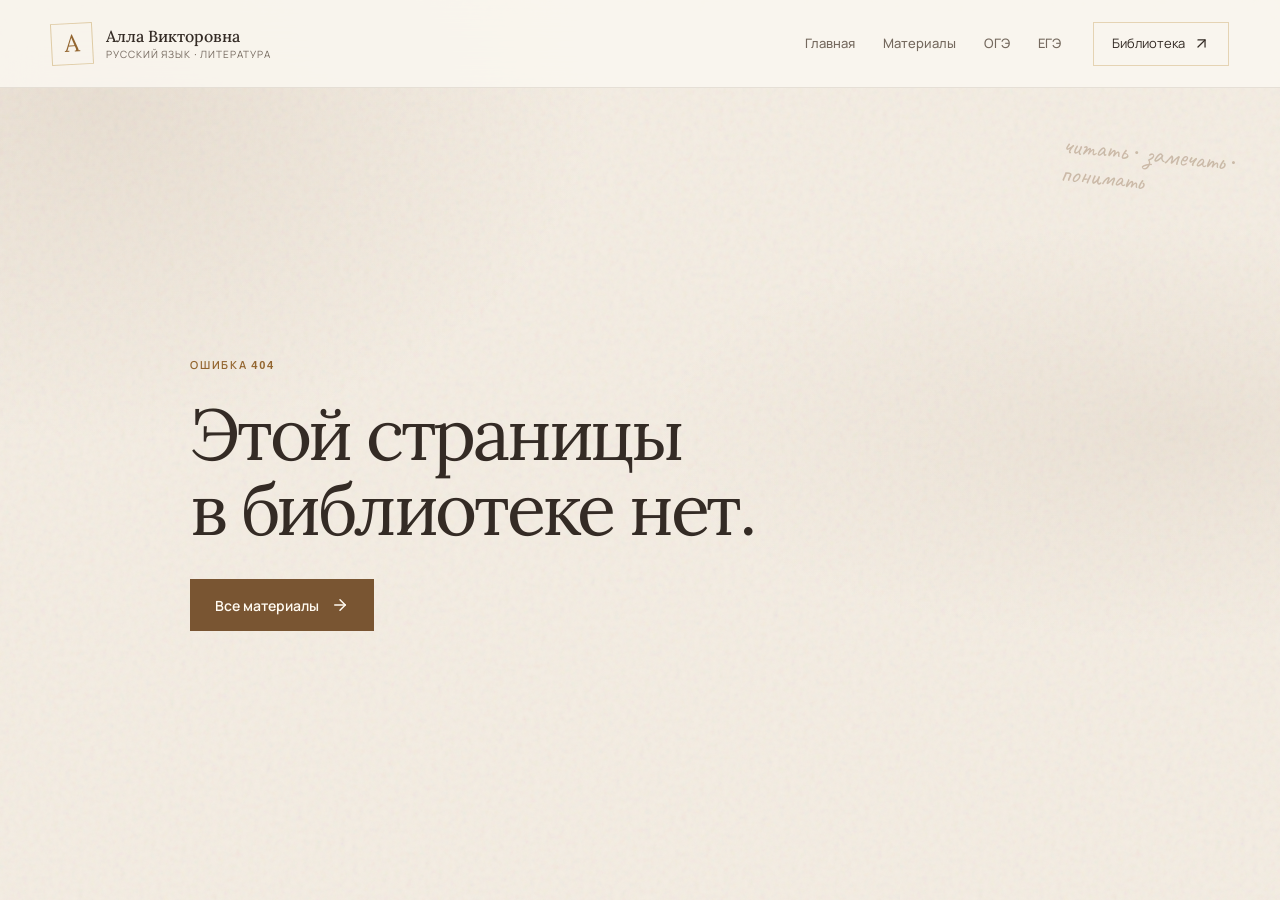
==== admin/index.html @ dfa37022 "Публикация сайта Аллы Викторовны Рыжковой" ====
<!doctype html>
<html lang="ru">
  <head>
    <meta charset="UTF-8" />
    <meta name="viewport" content="width=device-width, initial-scale=1.0" />
    <meta name="theme-color" content="#17100c" />
    <meta name="color-scheme" content="dark light" />
    <meta name="description" content="undefined" />
    <meta name="robots" content="undefined" />
    <meta name="author" content="Алла Викторовна Рыжкова" />
    <meta property="og:locale" content="ru_RU" />
    <meta property="og:site_name" content="Алла Викторовна Рыжкова" />
    <meta property="og:type" content="undefined" />
    <meta property="og:title" content="undefined" />
    <meta property="og:description" content="undefined" />
    <meta property="og:url" content="https://sanya090509-boop.github.io/admin" />
    <meta property="og:image" content="https://sanya090509-boop.github.io/og-cover.jpg" />
    <meta property="og:image:width" content="1200" />
    <meta property="og:image:height" content="630" />
    <meta property="og:image:alt" content="Алла Викторовна Рыжкова — русский язык и литература" />
    <meta name="twitter:card" content="summary_large_image" />
    <meta name="twitter:title" content="undefined" />
    <meta name="twitter:description" content="undefined" />
    <meta name="twitter:image" content="https://sanya090509-boop.github.io/og-cover.jpg" />
    <link rel="icon" href="/favicon.svg" type="image/svg+xml" />
    <title>Панель учителя — Алла Викторовна Рыжкова</title>
    
    <style>
      .seo-static{max-width:860px;margin:0 auto;padding:64px 24px;color:#2d241d;background:#f4ede3;font:18px/1.65 Georgia,serif}.seo-static h1{font-size:42px;line-height:1.15}.seo-static h2{margin-top:36px}.seo-static a{color:#795532;text-underline-offset:4px}.seo-static nav{display:flex;flex-wrap:wrap;gap:24px;margin:28px 0}.seo-static li{margin-bottom:20px}.seo-static footer{margin-top:48px;padding-top:20px;border-top:1px solid #bda98d;font-size:14px}
    </style>
    <script type="module" crossorigin src="/assets/index-B2HyblrZ.js"></script>
    <link rel="stylesheet" crossorigin href="/assets/index-DiUI7Qwu.css">
    <link rel="canonical" href="https://sanya090509-boop.github.io/admin" />
  </head>
  <body>
    <div id="root"><main class="seo-static"><h1>Вход в панель учителя</h1><p>Закрытый раздел для управления материалами библиотеки.</p><a href="/">Вернуться на сайт</a></main></div>
  </body>
</html>
---- assets/index-DiUI7Qwu.css ----
@font-face{font-family:Lora;font-style:normal;font-display:swap;font-weight:400;src:url(/assets/lora-cyrillic-400-normal-CbVom6TB.woff2) format("woff2"),url(/assets/lora-cyrillic-400-normal-BedExNGj.woff) format("woff")}@font-face{font-family:Lora;font-style:normal;font-display:swap;font-weight:500;src:url(/assets/lora-cyrillic-500-normal-CGcjVW1P.woff2) format("woff2"),url(/assets/lora-cyrillic-500-normal-B7VECUNf.woff) format("woff")}@font-face{font-family:Lora;font-style:normal;font-display:swap;font-weight:600;src:url(/assets/lora-cyrillic-600-normal-DuzuWObJ.woff2) format("woff2"),url(/assets/lora-cyrillic-600-normal-j6UMqgXb.woff) format("woff")}@font-face{font-family:Lora;font-style:italic;font-display:swap;font-weight:400;src:url(/assets/lora-cyrillic-400-italic-BZqWJcgY.woff2) format("woff2"),url(/assets/lora-cyrillic-400-italic-rXhP2Nh9.woff) format("woff")}@font-face{font-family:Manrope;font-style:normal;font-display:swap;font-weight:400;src:url(/assets/manrope-cyrillic-400-normal-BMzJvInZ.woff2) format("woff2"),url(/assets/manrope-cyrillic-400-normal-Dvx59UGC.woff) format("woff")}@font-face{font-family:Manrope;font-style:normal;font-display:swap;font-weight:500;src:url(/assets/manrope-cyrillic-500-normal-B1OEZity.woff2) format("woff2"),url(/assets/manrope-cyrillic-500-normal-CNwnNrRC.woff) format("woff")}@font-face{font-family:Manrope;font-style:normal;font-display:swap;font-weight:600;src:url(/assets/manrope-cyrillic-600-normal-DvRl3Mj-.woff2) format("woff2"),url(/assets/manrope-cyrillic-600-normal-It4mZcQk.woff) format("woff")}@font-face{font-family:Manrope;font-style:normal;font-display:swap;font-weight:700;src:url(/assets/manrope-cyrillic-700-normal-Dw_fZAg2.woff2) format("woff2"),url(/assets/manrope-cyrillic-700-normal-7JNVKxyl.woff) format("woff")}@font-face{font-family:Caveat;font-style:normal;font-display:swap;font-weight:400;src:url(/assets/caveat-cyrillic-400-normal-9cDH9rLW.woff2) format("woff2"),url(/assets/caveat-cyrillic-400-normal-CebvvJET.woff) format("woff")}*,:before,:after{--tw-border-spacing-x: 0;--tw-border-spacing-y: 0;--tw-translate-x: 0;--tw-translate-y: 0;--tw-rotate: 0;--tw-skew-x: 0;--tw-skew-y: 0;--tw-scale-x: 1;--tw-scale-y: 1;--tw-pan-x: ;--tw-pan-y: ;--tw-pinch-zoom: ;--tw-scroll-snap-strictness: proximity;--tw-gradient-from-position: ;--tw-gradient-via-position: ;--tw-gradient-to-position: ;--tw-ordinal: ;--tw-slashed-zero: ;--tw-numeric-figure: ;--tw-numeric-spacing: ;--tw-numeric-fraction: ;--tw-ring-inset: ;--tw-ring-offset-width: 0px;--tw-ring-offset-color: #fff;--tw-ring-color: rgb(59 130 246 / .5);--tw-ring-offset-shadow: 0 0 #0000;--tw-ring-shadow: 0 0 #0000;--tw-shadow: 0 0 #0000;--tw-shadow-colored: 0 0 #0000;--tw-blur: ;--tw-brightness: ;--tw-contrast: ;--tw-grayscale: ;--tw-hue-rotate: ;--tw-invert: ;--tw-saturate: ;--tw-sepia: ;--tw-drop-shadow: ;--tw-backdrop-blur: ;--tw-backdrop-brightness: ;--tw-backdrop-contrast: ;--tw-backdrop-grayscale: ;--tw-backdrop-hue-rotate: ;--tw-backdrop-invert: ;--tw-backdrop-opacity: ;--tw-backdrop-saturate: ;--tw-backdrop-sepia: ;--tw-contain-size: ;--tw-contain-layout: ;--tw-contain-paint: ;--tw-contain-style: }::backdrop{--tw-border-spacing-x: 0;--tw-border-spacing-y: 0;--tw-translate-x: 0;--tw-translate-y: 0;--tw-rotate: 0;--tw-skew-x: 0;--tw-skew-y: 0;--tw-scale-x: 1;--tw-scale-y: 1;--tw-pan-x: ;--tw-pan-y: ;--tw-pinch-zoom: ;--tw-scroll-snap-strictness: proximity;--tw-gradient-from-position: ;--tw-gradient-via-position: ;--tw-gradient-to-position: ;--tw-ordinal: ;--tw-slashed-zero: ;--tw-numeric-figure: ;--tw-numeric-spacing: ;--tw-numeric-fraction: ;--tw-ring-inset: ;--tw-ring-offset-width: 0px;--tw-ring-offset-color: #fff;--tw-ring-color: rgb(59 130 246 / .5);--tw-ring-offset-shadow: 0 0 #0000;--tw-ring-shadow: 0 0 #0000;--tw-shadow: 0 0 #0000;--tw-shadow-colored: 0 0 #0000;--tw-blur: ;--tw-brightness: ;--tw-contrast: ;--tw-grayscale: ;--tw-hue-rotate: ;--tw-invert: ;--tw-saturate: ;--tw-sepia: ;--tw-drop-shadow: ;--tw-backdrop-blur: ;--tw-backdrop-brightness: ;--tw-backdrop-contrast: ;--tw-backdrop-grayscale: ;--tw-backdrop-hue-rotate: ;--tw-backdrop-invert: ;--tw-backdrop-opacity: ;--tw-backdrop-saturate: ;--tw-backdrop-sepia: ;--tw-contain-size: ;--tw-contain-layout: ;--tw-contain-paint: ;--tw-contain-style: }*,:before,:after{box-sizing:border-box;border-width:0;border-style:solid;border-color:#e5e7eb}:before,:after{--tw-content: ""}html,:host{line-height:1.5;-webkit-text-size-adjust:100%;-moz-tab-size:4;-o-tab-size:4;tab-size:4;font-family:ui-sans-serif,system-ui,sans-serif,"Apple Color Emoji","Segoe UI Emoji",Segoe UI Symbol,"Noto Color Emoji";font-feature-settings:normal;font-variation-settings:normal;-webkit-tap-highlight-color:transparent}body{margin:0;line-height:inherit}hr{height:0;color:inherit;border-top-width:1px}abbr:where([title]){-webkit-text-decoration:underline dotted;text-decoration:underline dotted}h1,h2,h3,h4,h5,h6{font-size:inherit;font-weight:inherit}a{color:inherit;text-decoration:inherit}b,strong{font-weight:bolder}code,kbd,samp,pre{font-family:ui-monospace,SFMono-Regular,Menlo,Monaco,Consolas,Liberation Mono,Courier New,monospace;font-feature-settings:normal;font-variation-settings:normal;font-size:1em}small{font-size:80%}sub,sup{font-size:75%;line-height:0;position:relative;vertical-align:baseline}sub{bottom:-.25em}sup{top:-.5em}table{text-indent:0;border-color:inherit;border-collapse:collapse}button,input,optgroup,select,textarea{font-family:inherit;font-feature-settings:inherit;font-variation-settings:inherit;font-size:100%;font-weight:inherit;line-height:inherit;letter-spacing:inherit;color:inherit;margin:0;padding:0}button,select{text-transform:none}button,input:where([type=button]),input:where([type=reset]),input:where([type=submit]){-webkit-appearance:button;background-color:transparent;background-image:none}:-moz-focusring{outline:auto}:-moz-ui-invalid{box-shadow:none}progress{vertical-align:baseline}::-webkit-inner-spin-button,::-webkit-outer-spin-button{height:auto}[type=search]{-webkit-appearance:textfield;outline-offset:-2px}::-webkit-search-decoration{-webkit-appearance:none}::-webkit-file-upload-button{-webkit-appearance:button;font:inherit}summary{display:list-item}blockquote,dl,dd,h1,h2,h3,h4,h5,h6,hr,figure,p,pre{margin:0}fieldset{margin:0;padding:0}legend{padding:0}ol,ul,menu{list-style:none;margin:0;padding:0}dialog{padding:0}textarea{resize:vertical}input::-moz-placeholder,textarea::-moz-placeholder{opacity:1;color:#9ca3af}input::placeholder,textarea::placeholder{opacity:1;color:#9ca3af}button,[role=button]{cursor:pointer}:disabled{cursor:default}img,svg,video,canvas,audio,iframe,embed,object{display:block;vertical-align:middle}img,video{max-width:100%;height:auto}[hidden]:where(:not([hidden=until-found])){display:none}.sr-only{position:absolute;width:1px;height:1px;padding:0;margin:-1px;overflow:hidden;clip:rect(0,0,0,0);white-space:nowrap;border-width:0}.pointer-events-none{pointer-events:none}.visible{visibility:visible}.invisible{visibility:hidden}.fixed{position:fixed}.absolute{position:absolute}.relative{position:relative}.inset-0{inset:0}.inset-x-0{left:0;right:0}.inset-y-0{top:0;bottom:0}.-bottom-12{bottom:-3rem}.-left-12{left:-3rem}.-right-12{right:-3rem}.-top-12{top:-3rem}.bottom-0{bottom:0}.left-0{left:0}.left-1\/2{left:50%}.left-2{left:.5rem}.left-\[50\%\]{left:50%}.right-0{right:0}.right-1{right:.25rem}.right-2{right:.5rem}.right-3{right:.75rem}.right-4{right:1rem}.top-0{top:0}.top-1\.5{top:.375rem}.top-1\/2{top:50%}.top-3\.5{top:.875rem}.top-4{top:1rem}.top-\[1px\]{top:1px}.top-\[50\%\]{top:50%}.top-\[60\%\]{top:60%}.top-full{top:100%}.isolate{isolation:isolate}.z-10{z-index:10}.z-20{z-index:20}.z-50{z-index:50}.z-\[1\]{z-index:1}.order-first{order:-9999}.order-last{order:9999}.col-start-2{grid-column-start:2}.row-span-2{grid-row:span 2 / span 2}.row-start-1{grid-row-start:1}.\!m-0{margin:0!important}.-mx-1{margin-left:-.25rem;margin-right:-.25rem}.-my-2{margin-top:-.5rem;margin-bottom:-.5rem}.mx-2{margin-left:.5rem;margin-right:.5rem}.mx-3\.5{margin-left:.875rem;margin-right:.875rem}.mx-auto{margin-left:auto;margin-right:auto}.my-0{margin-top:0;margin-bottom:0}.my-0\.5{margin-top:.125rem;margin-bottom:.125rem}.my-1{margin-top:.25rem;margin-bottom:.25rem}.-ml-4{margin-left:-1rem}.-mt-4{margin-top:-1rem}.mb-2{margin-bottom:.5rem}.mb-3{margin-bottom:.75rem}.ml-1{margin-left:.25rem}.ml-4{margin-left:1rem}.ml-auto{margin-left:auto}.mt-1\.5{margin-top:.375rem}.mt-2{margin-top:.5rem}.mt-4{margin-top:1rem}.mt-auto{margin-top:auto}.line-clamp-1{overflow:hidden;display:-webkit-box;-webkit-box-orient:vertical;-webkit-line-clamp:1}.line-clamp-2{overflow:hidden;display:-webkit-box;-webkit-box-orient:vertical;-webkit-line-clamp:2}.block{display:block}.flex{display:flex}.inline-flex{display:inline-flex}.table{display:table}.table-caption{display:table-caption}.table-cell{display:table-cell}.table-row{display:table-row}.grid{display:grid}.hidden{display:none}.aspect-square{aspect-ratio:1 / 1}.aspect-video{aspect-ratio:16 / 9}.size-10{width:2.5rem;height:2.5rem}.size-2{width:.5rem;height:.5rem}.size-2\.5{width:.625rem;height:.625rem}.size-3{width:.75rem;height:.75rem}.size-3\.5{width:.875rem;height:.875rem}.size-4{width:1rem;height:1rem}.size-6{width:1.5rem;height:1.5rem}.size-7{width:1.75rem;height:1.75rem}.size-8{width:2rem;height:2rem}.size-9{width:2.25rem;height:2.25rem}.size-auto{width:auto;height:auto}.size-full{width:100%;height:100%}.h-1\.5{height:.375rem}.h-10{height:2.5rem}.h-12{height:3rem}.h-2{height:.5rem}.h-2\.5{height:.625rem}.h-4{height:1rem}.h-5{height:1.25rem}.h-6{height:1.5rem}.h-7{height:1.75rem}.h-8{height:2rem}.h-9{height:2.25rem}.h-\[1\.15rem\]{height:1.15rem}.h-\[calc\(100\%-1px\)\]{height:calc(100% - 1px)}.h-\[var\(--radix-navigation-menu-viewport-height\)\]{height:var(--radix-navigation-menu-viewport-height)}.h-\[var\(--radix-select-trigger-height\)\]{height:var(--radix-select-trigger-height)}.h-auto{height:auto}.h-full{height:100%}.h-px{height:1px}.h-svh{height:100svh}.max-h-\[300px\]{max-height:300px}.min-h-0{min-height:0px}.min-h-16{min-height:4rem}.min-h-4{min-height:1rem}.min-h-svh{min-height:100svh}.w-0{width:0px}.w-1{width:.25rem}.w-2{width:.5rem}.w-2\.5{width:.625rem}.w-3{width:.75rem}.w-3\/4{width:75%}.w-4{width:1rem}.w-5{width:1.25rem}.w-64{width:16rem}.w-72{width:18rem}.w-8{width:2rem}.w-9{width:2.25rem}.w-\[100px\]{width:100px}.w-auto{width:auto}.w-fit{width:-moz-fit-content;width:fit-content}.w-full{width:100%}.w-max{width:-moz-max-content;width:max-content}.w-px{width:1px}.min-w-0{min-width:0px}.min-w-10{min-width:2.5rem}.min-w-5{min-width:1.25rem}.min-w-8{min-width:2rem}.min-w-9{min-width:2.25rem}.min-w-\[12rem\]{min-width:12rem}.min-w-\[8rem\]{min-width:8rem}.min-w-\[var\(--radix-select-trigger-width\)\]{min-width:var(--radix-select-trigger-width)}.max-w-\[calc\(100\%-2rem\)\]{max-width:calc(100% - 2rem)}.max-w-max{max-width:-moz-max-content;max-width:max-content}.max-w-sm{max-width:24rem}.flex-1{flex:1 1 0%}.shrink-0{flex-shrink:0}.grow{flex-grow:1}.grow-0{flex-grow:0}.basis-full{flex-basis:100%}.caption-bottom{caption-side:bottom}.border-collapse{border-collapse:collapse}.-translate-x-1\/2{--tw-translate-x: -50%;transform:translate(var(--tw-translate-x),var(--tw-translate-y)) rotate(var(--tw-rotate)) skew(var(--tw-skew-x)) skewY(var(--tw-skew-y)) scaleX(var(--tw-scale-x)) scaleY(var(--tw-scale-y))}.-translate-x-px{--tw-translate-x: -1px;transform:translate(var(--tw-translate-x),var(--tw-translate-y)) rotate(var(--tw-rotate)) skew(var(--tw-skew-x)) skewY(var(--tw-skew-y)) scaleX(var(--tw-scale-x)) scaleY(var(--tw-scale-y))}.-translate-y-1\/2{--tw-translate-y: -50%;transform:translate(var(--tw-translate-x),var(--tw-translate-y)) rotate(var(--tw-rotate)) skew(var(--tw-skew-x)) skewY(var(--tw-skew-y)) scaleX(var(--tw-scale-x)) scaleY(var(--tw-scale-y))}.translate-x-\[-50\%\]{--tw-translate-x: -50%;transform:translate(var(--tw-translate-x),var(--tw-translate-y)) rotate(var(--tw-rotate)) skew(var(--tw-skew-x)) skewY(var(--tw-skew-y)) scaleX(var(--tw-scale-x)) scaleY(var(--tw-scale-y))}.translate-x-px{--tw-translate-x: 1px;transform:translate(var(--tw-translate-x),var(--tw-translate-y)) rotate(var(--tw-rotate)) skew(var(--tw-skew-x)) skewY(var(--tw-skew-y)) scaleX(var(--tw-scale-x)) scaleY(var(--tw-scale-y))}.translate-y-0\.5{--tw-translate-y: .125rem;transform:translate(var(--tw-translate-x),var(--tw-translate-y)) rotate(var(--tw-rotate)) skew(var(--tw-skew-x)) skewY(var(--tw-skew-y)) scaleX(var(--tw-scale-x)) scaleY(var(--tw-scale-y))}.translate-y-\[-50\%\]{--tw-translate-y: -50%;transform:translate(var(--tw-translate-x),var(--tw-translate-y)) rotate(var(--tw-rotate)) skew(var(--tw-skew-x)) skewY(var(--tw-skew-y)) scaleX(var(--tw-scale-x)) scaleY(var(--tw-scale-y))}.translate-y-\[calc\(-50\%_-_2px\)\]{--tw-translate-y: calc(-50% - 2px) ;transform:translate(var(--tw-translate-x),var(--tw-translate-y)) rotate(var(--tw-rotate)) skew(var(--tw-skew-x)) skewY(var(--tw-skew-y)) scaleX(var(--tw-scale-x)) scaleY(var(--tw-scale-y))}.rotate-45{--tw-rotate: 45deg;transform:translate(var(--tw-translate-x),var(--tw-translate-y)) rotate(var(--tw-rotate)) skew(var(--tw-skew-x)) skewY(var(--tw-skew-y)) scaleX(var(--tw-scale-x)) scaleY(var(--tw-scale-y))}.rotate-90{--tw-rotate: 90deg;transform:translate(var(--tw-translate-x),var(--tw-translate-y)) rotate(var(--tw-rotate)) skew(var(--tw-skew-x)) skewY(var(--tw-skew-y)) scaleX(var(--tw-scale-x)) scaleY(var(--tw-scale-y))}.transform{transform:translate(var(--tw-translate-x),var(--tw-translate-y)) rotate(var(--tw-rotate)) skew(var(--tw-skew-x)) skewY(var(--tw-skew-y)) scaleX(var(--tw-scale-x)) scaleY(var(--tw-scale-y))}@keyframes caret-blink{0%,70%,to{opacity:1}20%,50%{opacity:0}}.animate-caret-blink{animation:caret-blink 1.25s ease-out infinite}@keyframes pulse{50%{opacity:.5}}.animate-pulse{animation:pulse 2s cubic-bezier(.4,0,.6,1) infinite}@keyframes spin{to{transform:rotate(360deg)}}.animate-spin{animation:spin 1s linear infinite}.cursor-default{cursor:default}.cursor-text{cursor:text}.touch-none{touch-action:none}.select-none{-webkit-user-select:none;-moz-user-select:none;user-select:none}.resize-none{resize:none}.resize{resize:both}.scroll-my-1{scroll-margin-top:.25rem;scroll-margin-bottom:.25rem}.scroll-py-1{scroll-padding-top:.25rem;scroll-padding-bottom:.25rem}.list-disc{list-style-type:disc}.list-none{list-style-type:none}.auto-rows-min{grid-auto-rows:min-content}.grid-cols-\[0_1fr\]{grid-template-columns:0 1fr}.grid-rows-\[auto_auto\]{grid-template-rows:auto auto}.flex-row{flex-direction:row}.flex-col{flex-direction:column}.flex-col-reverse{flex-direction:column-reverse}.flex-wrap{flex-wrap:wrap}.place-content-center{place-content:center}.items-start{align-items:flex-start}.items-end{align-items:flex-end}.items-center{align-items:center}.items-stretch{align-items:stretch}.justify-start{justify-content:flex-start}.justify-center{justify-content:center}.justify-between{justify-content:space-between}.justify-items-start{justify-items:start}.gap-0\.5{gap:.125rem}.gap-1{gap:.25rem}.gap-1\.5{gap:.375rem}.gap-2{gap:.5rem}.gap-2\.5{gap:.625rem}.gap-3{gap:.75rem}.gap-4{gap:1rem}.gap-6{gap:1.5rem}.gap-7{gap:1.75rem}.gap-\[--spacing\(var\(--gap\)\)\]{gap:var(--spacing(var(--gap)))}.gap-y-0\.5{row-gap:.125rem}.self-start{align-self:flex-start}.self-stretch{align-self:stretch}.justify-self-end{justify-self:end}.overflow-auto{overflow:auto}.overflow-hidden{overflow:hidden}.overflow-x-auto{overflow-x:auto}.overflow-y-auto{overflow-y:auto}.overflow-x-hidden{overflow-x:hidden}.whitespace-nowrap{white-space:nowrap}.text-balance{text-wrap:balance}.break-words{overflow-wrap:break-word}.rounded-\[2px\]{border-radius:2px}.rounded-\[4px\]{border-radius:4px}.rounded-\[calc\(var\(--radius\)-5px\)\]{border-radius:calc(var(--radius) - 5px)}.rounded-\[inherit\]{border-radius:inherit}.rounded-full{border-radius:9999px}.rounded-lg{border-radius:var(--radius)}.rounded-md{border-radius:calc(var(--radius) - 2px)}.rounded-none{border-radius:0}.rounded-sm{border-radius:calc(var(--radius) - 4px)}.rounded-xl{border-radius:calc(var(--radius) + 4px)}.rounded-xs{border-radius:calc(var(--radius) - 6px)}.rounded-l-md{border-top-left-radius:calc(var(--radius) - 2px);border-bottom-left-radius:calc(var(--radius) - 2px)}.rounded-r-md{border-top-right-radius:calc(var(--radius) - 2px);border-bottom-right-radius:calc(var(--radius) - 2px)}.rounded-tl-sm{border-top-left-radius:calc(var(--radius) - 4px)}.border{border-width:1px}.border-0{border-width:0px}.border-\[1\.5px\]{border-width:1.5px}.border-y{border-top-width:1px;border-bottom-width:1px}.border-b{border-bottom-width:1px}.border-l{border-left-width:1px}.border-r{border-right-width:1px}.border-t{border-top-width:1px}.border-dashed{border-style:dashed}.border-border{border-color:hsl(var(--border))}.border-border\/50{border-color:hsl(var(--border) / .5)}.border-input{border-color:hsl(var(--input))}.border-primary{border-color:hsl(var(--primary))}.border-sidebar-border{border-color:hsl(var(--sidebar-border))}.border-transparent{border-color:transparent}.border-l-transparent{border-left-color:transparent}.border-t-transparent{border-top-color:transparent}.bg-accent{background-color:hsl(var(--accent))}.bg-background{background-color:hsl(var(--background))}.bg-black\/50{background-color:#00000080}.bg-border{background-color:hsl(var(--border))}.bg-card{background-color:hsl(var(--card))}.bg-destructive{--tw-bg-opacity: 1;background-color:hsl(var(--destructive) / var(--tw-bg-opacity, 1))}.bg-foreground{background-color:hsl(var(--foreground))}.bg-input{background-color:hsl(var(--input))}.bg-muted{background-color:hsl(var(--muted))}.bg-muted\/50{background-color:hsl(var(--muted) / .5)}.bg-popover{background-color:hsl(var(--popover))}.bg-primary{background-color:hsl(var(--primary))}.bg-primary\/20{background-color:hsl(var(--primary) / .2)}.bg-secondary{background-color:hsl(var(--secondary))}.bg-sidebar{background-color:hsl(var(--sidebar-background))}.bg-sidebar-border{background-color:hsl(var(--sidebar-border))}.bg-transparent{background-color:transparent}.bg-white{--tw-bg-opacity: 1;background-color:rgb(255 255 255 / var(--tw-bg-opacity, 1))}.fill-current{fill:currentColor}.fill-foreground{fill:hsl(var(--foreground))}.fill-primary{fill:hsl(var(--primary))}.p-0{padding:0}.p-1{padding:.25rem}.p-2{padding:.5rem}.p-3{padding:.75rem}.p-4{padding:1rem}.p-6{padding:1.5rem}.p-\[3px\]{padding:3px}.p-px{padding:1px}.px-1{padding-left:.25rem;padding-right:.25rem}.px-1\.5{padding-left:.375rem;padding-right:.375rem}.px-2{padding-left:.5rem;padding-right:.5rem}.px-2\.5{padding-left:.625rem;padding-right:.625rem}.px-3{padding-left:.75rem;padding-right:.75rem}.px-4{padding-left:1rem;padding-right:1rem}.px-6{padding-left:1.5rem;padding-right:1.5rem}.py-0\.5{padding-top:.125rem;padding-bottom:.125rem}.py-1{padding-top:.25rem;padding-bottom:.25rem}.py-1\.5{padding-top:.375rem;padding-bottom:.375rem}.py-2{padding-top:.5rem;padding-bottom:.5rem}.py-3{padding-top:.75rem;padding-bottom:.75rem}.py-4{padding-top:1rem;padding-bottom:1rem}.py-6{padding-top:1.5rem;padding-bottom:1.5rem}.pb-3{padding-bottom:.75rem}.pb-4{padding-bottom:1rem}.pl-2{padding-left:.5rem}.pl-3{padding-left:.75rem}.pl-4{padding-left:1rem}.pl-8{padding-left:2rem}.pr-1{padding-right:.25rem}.pr-2{padding-right:.5rem}.pr-2\.5{padding-right:.625rem}.pr-3{padding-right:.75rem}.pr-8{padding-right:2rem}.pt-0{padding-top:0}.pt-3{padding-top:.75rem}.pt-4{padding-top:1rem}.text-left{text-align:left}.text-center{text-align:center}.align-middle{vertical-align:middle}.font-mono{font-family:ui-monospace,SFMono-Regular,Menlo,Monaco,Consolas,Liberation Mono,Courier New,monospace}.font-sans{font-family:ui-sans-serif,system-ui,sans-serif,"Apple Color Emoji","Segoe UI Emoji",Segoe UI Symbol,"Noto Color Emoji"}.text-\[0\.8rem\]{font-size:.8rem}.text-base{font-size:1rem;line-height:1.5rem}.text-lg{font-size:1.125rem;line-height:1.75rem}.text-sm{font-size:.875rem;line-height:1.25rem}.text-sm\/relaxed{font-size:.875rem;line-height:1.625}.text-xs{font-size:.75rem;line-height:1rem}.font-medium{font-weight:500}.font-normal{font-weight:400}.font-semibold{font-weight:600}.italic{font-style:italic}.tabular-nums{--tw-numeric-spacing: tabular-nums;font-variant-numeric:var(--tw-ordinal) var(--tw-slashed-zero) var(--tw-numeric-figure) var(--tw-numeric-spacing) var(--tw-numeric-fraction)}.leading-none{line-height:1}.leading-normal{line-height:1.5}.leading-snug{line-height:1.375}.tracking-tight{letter-spacing:-.025em}.tracking-widest{letter-spacing:.1em}.text-accent-foreground{color:hsl(var(--accent-foreground))}.text-background{color:hsl(var(--background))}.text-card-foreground{color:hsl(var(--card-foreground))}.text-current{color:currentColor}.text-destructive{--tw-text-opacity: 1;color:hsl(var(--destructive) / var(--tw-text-opacity, 1))}.text-foreground{color:hsl(var(--foreground))}.text-muted-foreground{color:hsl(var(--muted-foreground))}.text-popover-foreground{color:hsl(var(--popover-foreground))}.text-primary{color:hsl(var(--primary))}.text-primary-foreground{color:hsl(var(--primary-foreground))}.text-secondary-foreground{color:hsl(var(--secondary-foreground))}.text-sidebar-foreground{color:hsl(var(--sidebar-foreground))}.text-sidebar-foreground\/70{color:hsl(var(--sidebar-foreground) / .7)}.text-white{--tw-text-opacity: 1;color:rgb(255 255 255 / var(--tw-text-opacity, 1))}.underline-offset-4{text-underline-offset:4px}.opacity-0{opacity:0}.opacity-50{opacity:.5}.opacity-70{opacity:.7}.shadow{--tw-shadow: 0 1px 3px 0 rgb(0 0 0 / .1), 0 1px 2px -1px rgb(0 0 0 / .1);--tw-shadow-colored: 0 1px 3px 0 var(--tw-shadow-color), 0 1px 2px -1px var(--tw-shadow-color);box-shadow:var(--tw-ring-offset-shadow, 0 0 #0000),var(--tw-ring-shadow, 0 0 #0000),var(--tw-shadow)}.shadow-\[0_0_0_1px_hsl\(var\(--sidebar-border\)\)\]{--tw-shadow: 0 0 0 1px hsl(var(--sidebar-border));--tw-shadow-colored: 0 0 0 1px var(--tw-shadow-color);box-shadow:var(--tw-ring-offset-shadow, 0 0 #0000),var(--tw-ring-shadow, 0 0 #0000),var(--tw-shadow)}.shadow-lg{--tw-shadow: 0 10px 15px -3px rgb(0 0 0 / .1), 0 4px 6px -4px rgb(0 0 0 / .1);--tw-shadow-colored: 0 10px 15px -3px var(--tw-shadow-color), 0 4px 6px -4px var(--tw-shadow-color);box-shadow:var(--tw-ring-offset-shadow, 0 0 #0000),var(--tw-ring-shadow, 0 0 #0000),var(--tw-shadow)}.shadow-md{--tw-shadow: 0 4px 6px -1px rgb(0 0 0 / .1), 0 2px 4px -2px rgb(0 0 0 / .1);--tw-shadow-colored: 0 4px 6px -1px var(--tw-shadow-color), 0 2px 4px -2px var(--tw-shadow-color);box-shadow:var(--tw-ring-offset-shadow, 0 0 #0000),var(--tw-ring-shadow, 0 0 #0000),var(--tw-shadow)}.shadow-none{--tw-shadow: 0 0 #0000;--tw-shadow-colored: 0 0 #0000;box-shadow:var(--tw-ring-offset-shadow, 0 0 #0000),var(--tw-ring-shadow, 0 0 #0000),var(--tw-shadow)}.shadow-sm{--tw-shadow: 0 1px 2px 0 rgb(0 0 0 / .05);--tw-shadow-colored: 0 1px 2px 0 var(--tw-shadow-color);box-shadow:var(--tw-ring-offset-shadow, 0 0 #0000),var(--tw-ring-shadow, 0 0 #0000),var(--tw-shadow)}.shadow-xl{--tw-shadow: 0 20px 25px -5px rgb(0 0 0 / .1), 0 8px 10px -6px rgb(0 0 0 / .1);--tw-shadow-colored: 0 20px 25px -5px var(--tw-shadow-color), 0 8px 10px -6px var(--tw-shadow-color);box-shadow:var(--tw-ring-offset-shadow, 0 0 #0000),var(--tw-ring-shadow, 0 0 #0000),var(--tw-shadow)}.shadow-xs{--tw-shadow: 0 1px 2px 0 rgb(0 0 0 / .05);--tw-shadow-colored: 0 1px 2px 0 var(--tw-shadow-color);box-shadow:var(--tw-ring-offset-shadow, 0 0 #0000),var(--tw-ring-shadow, 0 0 #0000),var(--tw-shadow)}.outline-none{outline:2px solid transparent;outline-offset:2px}.outline{outline-style:solid}.ring-0{--tw-ring-offset-shadow: var(--tw-ring-inset) 0 0 0 var(--tw-ring-offset-width) var(--tw-ring-offset-color);--tw-ring-shadow: var(--tw-ring-inset) 0 0 0 calc(0px + var(--tw-ring-offset-width)) var(--tw-ring-color);box-shadow:var(--tw-ring-offset-shadow),var(--tw-ring-shadow),var(--tw-shadow, 0 0 #0000)}.ring-ring\/50{--tw-ring-color: hsl(var(--ring) / .5)}.ring-sidebar-ring{--tw-ring-color: hsl(var(--sidebar-ring))}.ring-offset-background{--tw-ring-offset-color: hsl(var(--background))}.blur{--tw-blur: blur(8px);filter:var(--tw-blur) var(--tw-brightness) var(--tw-contrast) var(--tw-grayscale) var(--tw-hue-rotate) var(--tw-invert) var(--tw-saturate) var(--tw-sepia) var(--tw-drop-shadow)}.filter{filter:var(--tw-blur) var(--tw-brightness) var(--tw-contrast) var(--tw-grayscale) var(--tw-hue-rotate) var(--tw-invert) var(--tw-saturate) var(--tw-sepia) var(--tw-drop-shadow)}.transition{transition-property:color,background-color,border-color,text-decoration-color,fill,stroke,opacity,box-shadow,transform,filter,backdrop-filter;transition-timing-function:cubic-bezier(.4,0,.2,1);transition-duration:.15s}.transition-\[color\,box-shadow\]{transition-property:color,box-shadow;transition-timing-function:cubic-bezier(.4,0,.2,1);transition-duration:.15s}.transition-\[left\,right\,width\]{transition-property:left,right,width;transition-timing-function:cubic-bezier(.4,0,.2,1);transition-duration:.15s}.transition-\[margin\,opacity\]{transition-property:margin,opacity;transition-timing-function:cubic-bezier(.4,0,.2,1);transition-duration:.15s}.transition-\[width\,height\,padding\]{transition-property:width,height,padding;transition-timing-function:cubic-bezier(.4,0,.2,1);transition-duration:.15s}.transition-\[width\]{transition-property:width;transition-timing-function:cubic-bezier(.4,0,.2,1);transition-duration:.15s}.transition-all{transition-property:all;transition-timing-function:cubic-bezier(.4,0,.2,1);transition-duration:.15s}.transition-colors{transition-property:color,background-color,border-color,text-decoration-color,fill,stroke;transition-timing-function:cubic-bezier(.4,0,.2,1);transition-duration:.15s}.transition-none{transition-property:none}.transition-opacity{transition-property:opacity;transition-timing-function:cubic-bezier(.4,0,.2,1);transition-duration:.15s}.transition-shadow{transition-property:box-shadow;transition-timing-function:cubic-bezier(.4,0,.2,1);transition-duration:.15s}.transition-transform{transition-property:transform;transition-timing-function:cubic-bezier(.4,0,.2,1);transition-duration:.15s}.duration-100{transition-duration:.1s}.duration-1000{transition-duration:1s}.duration-200{transition-duration:.2s}.duration-300{transition-duration:.3s}.ease-in-out{transition-timing-function:cubic-bezier(.4,0,.2,1)}.ease-linear{transition-timing-function:linear}@keyframes enter{0%{opacity:var(--tw-enter-opacity, 1);transform:translate3d(var(--tw-enter-translate-x, 0),var(--tw-enter-translate-y, 0),0) scale3d(var(--tw-enter-scale, 1),var(--tw-enter-scale, 1),var(--tw-enter-scale, 1)) rotate(var(--tw-enter-rotate, 0))}}@keyframes exit{to{opacity:var(--tw-exit-opacity, 1);transform:translate3d(var(--tw-exit-translate-x, 0),var(--tw-exit-translate-y, 0),0) scale3d(var(--tw-exit-scale, 1),var(--tw-exit-scale, 1),var(--tw-exit-scale, 1)) rotate(var(--tw-exit-rotate, 0))}}.animate-in{animation-name:enter;animation-duration:.15s;--tw-enter-opacity: initial;--tw-enter-scale: initial;--tw-enter-rotate: initial;--tw-enter-translate-x: initial;--tw-enter-translate-y: initial}.fade-in-0{--tw-enter-opacity: 0}.zoom-in-95{--tw-enter-scale: .95}.duration-100{animation-duration:.1s}.duration-1000{animation-duration:1s}.duration-200{animation-duration:.2s}.duration-300{animation-duration:.3s}.ease-in-out{animation-timing-function:cubic-bezier(.4,0,.2,1)}.ease-linear{animation-timing-function:linear}.\[--cell-size\:--spacing\(8\)\]{--cell-size: var(--spacing(8))}:root{--ink-950: oklch(.2 .022 55);--ink-900: oklch(.25 .028 55);--ink-800: oklch(.32 .032 58);--paper-100: oklch(.95 .02 86);--paper-200: oklch(.87 .028 86);--brass-300: oklch(.79 .08 84);--brass-400: oklch(.7 .085 80);--wine-500: oklch(.46 .08 20);--background: 32 24% 10%;--foreground: 43 32% 91%;--border: 45 16% 76%;--ring: 42 39% 65%;--radius: .25rem;font-family:Manrope,sans-serif;color:var(--paper-100);background:var(--ink-950);font-synthesis:none;text-rendering:optimizeLegibility}*{box-sizing:border-box}html{scroll-behavior:smooth;background:var(--ink-950)}body{margin:0;min-width:320px;min-height:100dvh;background:var(--ink-950);color:var(--paper-100);font-family:Manrope,sans-serif;font-size:16px;line-height:1.65;overflow-x:hidden}button,input,select,textarea{font:inherit}button,a,select{-webkit-tap-highlight-color:transparent}a{color:inherit;text-decoration:none}button{color:inherit}::-moz-selection{color:var(--ink-950);background:var(--brass-300)}::selection{color:var(--ink-950);background:var(--brass-300)}:focus-visible{outline:2px solid var(--brass-300);outline-offset:4px}.sr-only{position:absolute;width:1px;height:1px;padding:0;margin:-1px;overflow:hidden;clip:rect(0,0,0,0);white-space:nowrap;border:0}@media(prefers-reduced-motion:reduce){html{scroll-behavior:auto}*,*:before,*:after{animation-duration:.01ms!important;animation-iteration-count:1!important;transition-duration:.01ms!important}}.selection\:bg-primary *::-moz-selection{background-color:hsl(var(--primary))}.selection\:bg-primary *::selection{background-color:hsl(var(--primary))}.selection\:text-primary-foreground *::-moz-selection{color:hsl(var(--primary-foreground))}.selection\:text-primary-foreground *::selection{color:hsl(var(--primary-foreground))}.selection\:bg-primary::-moz-selection{background-color:hsl(var(--primary))}.selection\:bg-primary::selection{background-color:hsl(var(--primary))}.selection\:text-primary-foreground::-moz-selection{color:hsl(var(--primary-foreground))}.selection\:text-primary-foreground::selection{color:hsl(var(--primary-foreground))}.file\:inline-flex::file-selector-button{display:inline-flex}.file\:h-7::file-selector-button{height:1.75rem}.file\:border-0::file-selector-button{border-width:0px}.file\:bg-transparent::file-selector-button{background-color:transparent}.file\:text-sm::file-selector-button{font-size:.875rem;line-height:1.25rem}.file\:font-medium::file-selector-button{font-weight:500}.file\:text-foreground::file-selector-button{color:hsl(var(--foreground))}.placeholder\:text-muted-foreground::-moz-placeholder{color:hsl(var(--muted-foreground))}.placeholder\:text-muted-foreground::placeholder{color:hsl(var(--muted-foreground))}.after\:absolute:after{content:var(--tw-content);position:absolute}.after\:-inset-2:after{content:var(--tw-content);inset:-.5rem}.after\:inset-y-0:after{content:var(--tw-content);top:0;bottom:0}.after\:left-1\/2:after{content:var(--tw-content);left:50%}.after\:w-1:after{content:var(--tw-content);width:.25rem}.after\:w-\[2px\]:after{content:var(--tw-content);width:2px}.after\:-translate-x-1\/2:after{content:var(--tw-content);--tw-translate-x: -50%;transform:translate(var(--tw-translate-x),var(--tw-translate-y)) rotate(var(--tw-rotate)) skew(var(--tw-skew-x)) skewY(var(--tw-skew-y)) scaleX(var(--tw-scale-x)) scaleY(var(--tw-scale-y))}.first\:rounded-l-md:first-child{border-top-left-radius:calc(var(--radius) - 2px);border-bottom-left-radius:calc(var(--radius) - 2px)}.first\:border-l:first-child{border-left-width:1px}.last\:mt-0:last-child{margin-top:0}.last\:rounded-r-md:last-child{border-top-right-radius:calc(var(--radius) - 2px);border-bottom-right-radius:calc(var(--radius) - 2px)}.last\:border-b-0:last-child{border-bottom-width:0px}.hover\:bg-accent:hover{background-color:hsl(var(--accent))}.hover\:bg-destructive\/90:hover{background-color:hsl(var(--destructive) / .9)}.hover\:bg-muted:hover{background-color:hsl(var(--muted))}.hover\:bg-muted\/50:hover{background-color:hsl(var(--muted) / .5)}.hover\:bg-primary\/90:hover{background-color:hsl(var(--primary) / .9)}.hover\:bg-secondary\/80:hover{background-color:hsl(var(--secondary) / .8)}.hover\:bg-sidebar-accent:hover{background-color:hsl(var(--sidebar-accent))}.hover\:text-accent-foreground:hover{color:hsl(var(--accent-foreground))}.hover\:text-foreground:hover{color:hsl(var(--foreground))}.hover\:text-muted-foreground:hover{color:hsl(var(--muted-foreground))}.hover\:text-sidebar-accent-foreground:hover{color:hsl(var(--sidebar-accent-foreground))}.hover\:underline:hover{text-decoration-line:underline}.hover\:opacity-100:hover{opacity:1}.hover\:shadow-\[0_0_0_1px_hsl\(var\(--sidebar-accent\)\)\]:hover{--tw-shadow: 0 0 0 1px hsl(var(--sidebar-accent));--tw-shadow-colored: 0 0 0 1px var(--tw-shadow-color);box-shadow:var(--tw-ring-offset-shadow, 0 0 #0000),var(--tw-ring-shadow, 0 0 #0000),var(--tw-shadow)}.hover\:ring-4:hover{--tw-ring-offset-shadow: var(--tw-ring-inset) 0 0 0 var(--tw-ring-offset-width) var(--tw-ring-offset-color);--tw-ring-shadow: var(--tw-ring-inset) 0 0 0 calc(4px + var(--tw-ring-offset-width)) var(--tw-ring-color);box-shadow:var(--tw-ring-offset-shadow),var(--tw-ring-shadow),var(--tw-shadow, 0 0 #0000)}.hover\:after\:bg-sidebar-border:hover:after{content:var(--tw-content);background-color:hsl(var(--sidebar-border))}.focus\:z-10:focus{z-index:10}.focus\:bg-accent:focus{background-color:hsl(var(--accent))}.focus\:text-accent-foreground:focus{color:hsl(var(--accent-foreground))}.focus\:ring-2:focus{--tw-ring-offset-shadow: var(--tw-ring-inset) 0 0 0 var(--tw-ring-offset-width) var(--tw-ring-offset-color);--tw-ring-shadow: var(--tw-ring-inset) 0 0 0 calc(2px + var(--tw-ring-offset-width)) var(--tw-ring-color);box-shadow:var(--tw-ring-offset-shadow),var(--tw-ring-shadow),var(--tw-shadow, 0 0 #0000)}.focus\:ring-ring:focus{--tw-ring-color: hsl(var(--ring))}.focus\:ring-offset-2:focus{--tw-ring-offset-width: 2px}.focus-visible\:z-10:focus-visible{z-index:10}.focus-visible\:border-ring:focus-visible{border-color:hsl(var(--ring))}.focus-visible\:outline-1:focus-visible{outline-width:1px}.focus-visible\:outline-ring:focus-visible{outline-color:hsl(var(--ring))}.focus-visible\:ring-0:focus-visible{--tw-ring-offset-shadow: var(--tw-ring-inset) 0 0 0 var(--tw-ring-offset-width) var(--tw-ring-offset-color);--tw-ring-shadow: var(--tw-ring-inset) 0 0 0 calc(0px + var(--tw-ring-offset-width)) var(--tw-ring-color);box-shadow:var(--tw-ring-offset-shadow),var(--tw-ring-shadow),var(--tw-shadow, 0 0 #0000)}.focus-visible\:ring-1:focus-visible{--tw-ring-offset-shadow: var(--tw-ring-inset) 0 0 0 var(--tw-ring-offset-width) var(--tw-ring-offset-color);--tw-ring-shadow: var(--tw-ring-inset) 0 0 0 calc(1px + var(--tw-ring-offset-width)) var(--tw-ring-color);box-shadow:var(--tw-ring-offset-shadow),var(--tw-ring-shadow),var(--tw-shadow, 0 0 #0000)}.focus-visible\:ring-2:focus-visible{--tw-ring-offset-shadow: var(--tw-ring-inset) 0 0 0 var(--tw-ring-offset-width) var(--tw-ring-offset-color);--tw-ring-shadow: var(--tw-ring-inset) 0 0 0 calc(2px + var(--tw-ring-offset-width)) var(--tw-ring-color);box-shadow:var(--tw-ring-offset-shadow),var(--tw-ring-shadow),var(--tw-shadow, 0 0 #0000)}.focus-visible\:ring-4:focus-visible{--tw-ring-offset-shadow: var(--tw-ring-inset) 0 0 0 var(--tw-ring-offset-width) var(--tw-ring-offset-color);--tw-ring-shadow: var(--tw-ring-inset) 0 0 0 calc(4px + var(--tw-ring-offset-width)) var(--tw-ring-color);box-shadow:var(--tw-ring-offset-shadow),var(--tw-ring-shadow),var(--tw-shadow, 0 0 #0000)}.focus-visible\:ring-\[3px\]:focus-visible{--tw-ring-offset-shadow: var(--tw-ring-inset) 0 0 0 var(--tw-ring-offset-width) var(--tw-ring-offset-color);--tw-ring-shadow: var(--tw-ring-inset) 0 0 0 calc(3px + var(--tw-ring-offset-width)) var(--tw-ring-color);box-shadow:var(--tw-ring-offset-shadow),var(--tw-ring-shadow),var(--tw-shadow, 0 0 #0000)}.focus-visible\:ring-destructive\/20:focus-visible{--tw-ring-color: hsl(var(--destructive) / .2)}.focus-visible\:ring-ring:focus-visible{--tw-ring-color: hsl(var(--ring))}.focus-visible\:ring-ring\/50:focus-visible{--tw-ring-color: hsl(var(--ring) / .5)}.focus-visible\:ring-offset-1:focus-visible{--tw-ring-offset-width: 1px}.active\:bg-sidebar-accent:active{background-color:hsl(var(--sidebar-accent))}.active\:text-sidebar-accent-foreground:active{color:hsl(var(--sidebar-accent-foreground))}.disabled\:pointer-events-none:disabled{pointer-events:none}.disabled\:cursor-not-allowed:disabled{cursor:not-allowed}.disabled\:opacity-50:disabled{opacity:.5}.group\/menu-item:focus-within .group-focus-within\/menu-item\:opacity-100{opacity:1}.group\/menu-item:hover .group-hover\/menu-item\:opacity-100{opacity:1}.peer\/menu-button:hover~.peer-hover\/menu-button\:text-sidebar-accent-foreground{color:hsl(var(--sidebar-accent-foreground))}.peer:disabled~.peer-disabled\:cursor-not-allowed{cursor:not-allowed}.peer:disabled~.peer-disabled\:opacity-50{opacity:.5}.has-\[\>button\]\:ml-\[-0\.45rem\]:has(>button){margin-left:-.45rem}.has-\[\>button\]\:mr-\[-0\.45rem\]:has(>button){margin-right:-.45rem}.has-\[\>kbd\]\:ml-\[-0\.35rem\]:has(>kbd){margin-left:-.35rem}.has-\[\>kbd\]\:mr-\[-0\.35rem\]:has(>kbd){margin-right:-.35rem}.has-\[\>\[data-align\=block-end\]\]\:h-auto:has(>[data-align=block-end]){height:auto}.has-\[\>\[data-align\=block-start\]\]\:h-auto:has(>[data-align=block-start]){height:auto}.has-\[\>textarea\]\:h-auto:has(>textarea){height:auto}.has-\[\>\[data-slot\=field\]\]\:w-full:has(>[data-slot=field]){width:100%}.has-\[\>svg\]\:grid-cols-\[calc\(var\(--spacing\)\*4\)_1fr\]:has(>svg){grid-template-columns:calc(var(--spacing) * 4) 1fr}.has-\[\>\[data-align\=block-end\]\]\:flex-col:has(>[data-align=block-end]){flex-direction:column}.has-\[\>\[data-align\=block-start\]\]\:flex-col:has(>[data-align=block-start]){flex-direction:column}.has-\[\>\[data-slot\=field\]\]\:flex-col:has(>[data-slot=field]){flex-direction:column}.has-\[\>\[data-slot\=field-content\]\]\:items-start:has(>[data-slot=field-content]){align-items:flex-start}.has-\[\>\[data-slot\=button-group\]\]\:gap-2:has(>[data-slot=button-group]){gap:.5rem}.has-\[\>\[data-slot\=checkbox-group\]\]\:gap-3:has(>[data-slot=checkbox-group]){gap:.75rem}.has-\[\>\[data-slot\=radio-group\]\]\:gap-3:has(>[data-slot=radio-group]){gap:.75rem}.has-\[\>svg\]\:gap-x-3:has(>svg){-moz-column-gap:.75rem;column-gap:.75rem}.has-\[\>\[data-slot\=field\]\]\:rounded-md:has(>[data-slot=field]){border-radius:calc(var(--radius) - 2px)}.has-\[\>\[data-slot\=field\]\]\:border:has(>[data-slot=field]){border-width:1px}.has-\[\[data-slot\=input-group-control\]\:focus-visible\]\:border-ring:has([data-slot=input-group-control]:focus-visible){border-color:hsl(var(--ring))}.has-\[\[data-slot\]\[aria-invalid\=true\]\]\:border-destructive:has([data-slot][aria-invalid=true]){--tw-border-opacity: 1;border-color:hsl(var(--destructive) / var(--tw-border-opacity, 1))}.has-\[\>svg\]\:p-0:has(>svg){padding:0}.has-\[\>svg\]\:px-2:has(>svg){padding-left:.5rem;padding-right:.5rem}.has-\[\>svg\]\:px-2\.5:has(>svg){padding-left:.625rem;padding-right:.625rem}.has-\[\>svg\]\:px-3:has(>svg){padding-left:.75rem;padding-right:.75rem}.has-\[\>svg\]\:px-4:has(>svg){padding-left:1rem;padding-right:1rem}.has-\[\[data-slot\=input-group-control\]\:focus-visible\]\:ring-\[3px\]:has([data-slot=input-group-control]:focus-visible){--tw-ring-offset-shadow: var(--tw-ring-inset) 0 0 0 var(--tw-ring-offset-width) var(--tw-ring-offset-color);--tw-ring-shadow: var(--tw-ring-inset) 0 0 0 calc(3px + var(--tw-ring-offset-width)) var(--tw-ring-color);box-shadow:var(--tw-ring-offset-shadow),var(--tw-ring-shadow),var(--tw-shadow, 0 0 #0000)}.has-\[\[data-slot\=input-group-control\]\:focus-visible\]\:ring-ring\/50:has([data-slot=input-group-control]:focus-visible){--tw-ring-color: hsl(var(--ring) / .5)}.has-\[\[data-slot\]\[aria-invalid\=true\]\]\:ring-destructive\/20:has([data-slot][aria-invalid=true]){--tw-ring-color: hsl(var(--destructive) / .2)}.group\/item:has([data-slot=item-description]) .group-has-\[\[data-slot\=item-description\]\]\/item\:translate-y-0\.5{--tw-translate-y: .125rem;transform:translate(var(--tw-translate-x),var(--tw-translate-y)) rotate(var(--tw-rotate)) skew(var(--tw-skew-x)) skewY(var(--tw-skew-y)) scaleX(var(--tw-scale-x)) scaleY(var(--tw-scale-y))}.group\/item:has([data-slot=item-description]) .group-has-\[\[data-slot\=item-description\]\]\/item\:self-start{align-self:flex-start}.group\/field:has([data-orientation=horizontal]) .group-has-\[\[data-orientation\=horizontal\]\]\/field\:text-balance{text-wrap:balance}.group\/input-group:has(>input) .group-has-\[\>input\]\/input-group\:pb-2\.5{padding-bottom:.625rem}.group\/input-group:has(>input) .group-has-\[\>input\]\/input-group\:pt-2\.5{padding-top:.625rem}.aria-disabled\:pointer-events-none[aria-disabled=true]{pointer-events:none}.aria-disabled\:opacity-50[aria-disabled=true]{opacity:.5}.aria-selected\:text-muted-foreground[aria-selected=true]{color:hsl(var(--muted-foreground))}.data-\[disabled\=true\]\:pointer-events-none[data-disabled=true],.data-\[disabled\]\:pointer-events-none[data-disabled]{pointer-events:none}.data-\[vaul-drawer-direction\=bottom\]\:inset-x-0[data-vaul-drawer-direction=bottom]{left:0;right:0}.data-\[vaul-drawer-direction\=left\]\:inset-y-0[data-vaul-drawer-direction=left],.data-\[vaul-drawer-direction\=right\]\:inset-y-0[data-vaul-drawer-direction=right]{top:0;bottom:0}.data-\[vaul-drawer-direction\=top\]\:inset-x-0[data-vaul-drawer-direction=top]{left:0;right:0}.data-\[vaul-drawer-direction\=bottom\]\:bottom-0[data-vaul-drawer-direction=bottom]{bottom:0}.data-\[vaul-drawer-direction\=left\]\:left-0[data-vaul-drawer-direction=left]{left:0}.data-\[vaul-drawer-direction\=right\]\:right-0[data-vaul-drawer-direction=right]{right:0}.data-\[vaul-drawer-direction\=top\]\:top-0[data-vaul-drawer-direction=top]{top:0}.data-\[active\=true\]\:z-10[data-active=true]{z-index:10}.data-\[vaul-drawer-direction\=bottom\]\:mt-24[data-vaul-drawer-direction=bottom]{margin-top:6rem}.data-\[vaul-drawer-direction\=top\]\:mb-24[data-vaul-drawer-direction=top]{margin-bottom:6rem}.data-\[orientation\=horizontal\]\:h-1\.5[data-orientation=horizontal]{height:.375rem}.data-\[orientation\=horizontal\]\:h-full[data-orientation=horizontal]{height:100%}.data-\[orientation\=horizontal\]\:h-px[data-orientation=horizontal]{height:1px}.data-\[orientation\=vertical\]\:h-auto[data-orientation=vertical]{height:auto}.data-\[orientation\=vertical\]\:h-full[data-orientation=vertical]{height:100%}.data-\[panel-group-direction\=vertical\]\:h-px[data-panel-group-direction=vertical]{height:1px}.data-\[size\=default\]\:h-9[data-size=default]{height:2.25rem}.data-\[size\=sm\]\:h-8[data-size=sm]{height:2rem}.data-\[vaul-drawer-direction\=bottom\]\:max-h-\[80vh\][data-vaul-drawer-direction=bottom],.data-\[vaul-drawer-direction\=top\]\:max-h-\[80vh\][data-vaul-drawer-direction=top]{max-height:80vh}.data-\[orientation\=vertical\]\:min-h-44[data-orientation=vertical]{min-height:11rem}.data-\[orientation\=horizontal\]\:w-full[data-orientation=horizontal]{width:100%}.data-\[orientation\=vertical\]\:w-1\.5[data-orientation=vertical]{width:.375rem}.data-\[orientation\=vertical\]\:w-auto[data-orientation=vertical]{width:auto}.data-\[orientation\=vertical\]\:w-full[data-orientation=vertical]{width:100%}.data-\[orientation\=vertical\]\:w-px[data-orientation=vertical]{width:1px}.data-\[panel-group-direction\=vertical\]\:w-full[data-panel-group-direction=vertical]{width:100%}.data-\[vaul-drawer-direction\=left\]\:w-3\/4[data-vaul-drawer-direction=left],.data-\[vaul-drawer-direction\=right\]\:w-3\/4[data-vaul-drawer-direction=right]{width:75%}.data-\[side\=bottom\]\:translate-y-1[data-side=bottom]{--tw-translate-y: .25rem;transform:translate(var(--tw-translate-x),var(--tw-translate-y)) rotate(var(--tw-rotate)) skew(var(--tw-skew-x)) skewY(var(--tw-skew-y)) scaleX(var(--tw-scale-x)) scaleY(var(--tw-scale-y))}.data-\[side\=left\]\:-translate-x-1[data-side=left]{--tw-translate-x: -.25rem;transform:translate(var(--tw-translate-x),var(--tw-translate-y)) rotate(var(--tw-rotate)) skew(var(--tw-skew-x)) skewY(var(--tw-skew-y)) scaleX(var(--tw-scale-x)) scaleY(var(--tw-scale-y))}.data-\[side\=right\]\:translate-x-1[data-side=right]{--tw-translate-x: .25rem;transform:translate(var(--tw-translate-x),var(--tw-translate-y)) rotate(var(--tw-rotate)) skew(var(--tw-skew-x)) skewY(var(--tw-skew-y)) scaleX(var(--tw-scale-x)) scaleY(var(--tw-scale-y))}.data-\[side\=top\]\:-translate-y-1[data-side=top]{--tw-translate-y: -.25rem;transform:translate(var(--tw-translate-x),var(--tw-translate-y)) rotate(var(--tw-rotate)) skew(var(--tw-skew-x)) skewY(var(--tw-skew-y)) scaleX(var(--tw-scale-x)) scaleY(var(--tw-scale-y))}.data-\[state\=checked\]\:translate-x-\[calc\(100\%-2px\)\][data-state=checked]{--tw-translate-x: calc(100% - 2px) ;transform:translate(var(--tw-translate-x),var(--tw-translate-y)) rotate(var(--tw-rotate)) skew(var(--tw-skew-x)) skewY(var(--tw-skew-y)) scaleX(var(--tw-scale-x)) scaleY(var(--tw-scale-y))}.data-\[state\=unchecked\]\:translate-x-0[data-state=unchecked]{--tw-translate-x: 0px;transform:translate(var(--tw-translate-x),var(--tw-translate-y)) rotate(var(--tw-rotate)) skew(var(--tw-skew-x)) skewY(var(--tw-skew-y)) scaleX(var(--tw-scale-x)) scaleY(var(--tw-scale-y))}@keyframes accordion-up{0%{height:var(--radix-accordion-content-height)}to{height:0}}.data-\[state\=closed\]\:animate-accordion-up[data-state=closed]{animation:accordion-up .2s ease-out}@keyframes accordion-down{0%{height:0}to{height:var(--radix-accordion-content-height)}}.data-\[state\=open\]\:animate-accordion-down[data-state=open]{animation:accordion-down .2s ease-out}.data-\[orientation\=vertical\]\:flex-col[data-orientation=vertical],.data-\[panel-group-direction\=vertical\]\:flex-col[data-panel-group-direction=vertical]{flex-direction:column}.data-\[slot\=checkbox-group\]\:gap-3[data-slot=checkbox-group]{gap:.75rem}.data-\[range-end\=true\]\:rounded-md[data-range-end=true]{border-radius:calc(var(--radius) - 2px)}.data-\[range-middle\=true\]\:rounded-none[data-range-middle=true]{border-radius:0}.data-\[range-start\=true\]\:rounded-md[data-range-start=true]{border-radius:calc(var(--radius) - 2px)}.data-\[selected\=true\]\:rounded-none[data-selected=true],.data-\[spacing\=0\]\:rounded-none[data-spacing="0"]{border-radius:0}.data-\[range-end\=true\]\:rounded-r-md[data-range-end=true]{border-top-right-radius:calc(var(--radius) - 2px);border-bottom-right-radius:calc(var(--radius) - 2px)}.data-\[range-start\=true\]\:rounded-l-md[data-range-start=true]{border-top-left-radius:calc(var(--radius) - 2px);border-bottom-left-radius:calc(var(--radius) - 2px)}.data-\[vaul-drawer-direction\=bottom\]\:rounded-t-lg[data-vaul-drawer-direction=bottom]{border-top-left-radius:var(--radius);border-top-right-radius:var(--radius)}.data-\[vaul-drawer-direction\=top\]\:rounded-b-lg[data-vaul-drawer-direction=top]{border-bottom-right-radius:var(--radius);border-bottom-left-radius:var(--radius)}.data-\[spacing\=0\]\:data-\[variant\=outline\]\:border-l-0[data-variant=outline][data-spacing="0"]{border-left-width:0px}.data-\[vaul-drawer-direction\=bottom\]\:border-t[data-vaul-drawer-direction=bottom]{border-top-width:1px}.data-\[vaul-drawer-direction\=left\]\:border-r[data-vaul-drawer-direction=left]{border-right-width:1px}.data-\[vaul-drawer-direction\=right\]\:border-l[data-vaul-drawer-direction=right]{border-left-width:1px}.data-\[vaul-drawer-direction\=top\]\:border-b[data-vaul-drawer-direction=top]{border-bottom-width:1px}.data-\[active\=true\]\:border-ring[data-active=true]{border-color:hsl(var(--ring))}.data-\[state\=checked\]\:border-primary[data-state=checked]{border-color:hsl(var(--primary))}.data-\[active\=true\]\:bg-accent\/50[data-active=true]{background-color:hsl(var(--accent) / .5)}.data-\[active\=true\]\:bg-sidebar-accent[data-active=true]{background-color:hsl(var(--sidebar-accent))}.data-\[range-end\=true\]\:bg-primary[data-range-end=true]{background-color:hsl(var(--primary))}.data-\[range-middle\=true\]\:bg-accent[data-range-middle=true]{background-color:hsl(var(--accent))}.data-\[range-start\=true\]\:bg-primary[data-range-start=true],.data-\[selected-single\=true\]\:bg-primary[data-selected-single=true]{background-color:hsl(var(--primary))}.data-\[selected\=true\]\:bg-accent[data-selected=true]{background-color:hsl(var(--accent))}.data-\[state\=active\]\:bg-background[data-state=active]{background-color:hsl(var(--background))}.data-\[state\=checked\]\:bg-primary[data-state=checked]{background-color:hsl(var(--primary))}.data-\[state\=on\]\:bg-accent[data-state=on],.data-\[state\=open\]\:bg-accent[data-state=open]{background-color:hsl(var(--accent))}.data-\[state\=open\]\:bg-accent\/50[data-state=open]{background-color:hsl(var(--accent) / .5)}.data-\[state\=open\]\:bg-secondary[data-state=open]{background-color:hsl(var(--secondary))}.data-\[state\=selected\]\:bg-muted[data-state=selected]{background-color:hsl(var(--muted))}.data-\[state\=unchecked\]\:bg-input[data-state=unchecked]{background-color:hsl(var(--input))}.data-\[inset\]\:pl-8[data-inset]{padding-left:2rem}.data-\[variant\=label\]\:text-sm[data-variant=label]{font-size:.875rem;line-height:1.25rem}.data-\[variant\=legend\]\:text-base[data-variant=legend]{font-size:1rem;line-height:1.5rem}.data-\[active\=true\]\:font-medium[data-active=true]{font-weight:500}.data-\[active\=true\]\:text-accent-foreground[data-active=true]{color:hsl(var(--accent-foreground))}.data-\[active\=true\]\:text-sidebar-accent-foreground[data-active=true]{color:hsl(var(--sidebar-accent-foreground))}.data-\[error\=true\]\:text-destructive[data-error=true],.data-\[invalid\=true\]\:text-destructive[data-invalid=true]{--tw-text-opacity: 1;color:hsl(var(--destructive) / var(--tw-text-opacity, 1))}.data-\[placeholder\]\:text-muted-foreground[data-placeholder]{color:hsl(var(--muted-foreground))}.data-\[range-end\=true\]\:text-primary-foreground[data-range-end=true]{color:hsl(var(--primary-foreground))}.data-\[range-middle\=true\]\:text-accent-foreground[data-range-middle=true]{color:hsl(var(--accent-foreground))}.data-\[range-start\=true\]\:text-primary-foreground[data-range-start=true],.data-\[selected-single\=true\]\:text-primary-foreground[data-selected-single=true]{color:hsl(var(--primary-foreground))}.data-\[selected\=true\]\:text-accent-foreground[data-selected=true]{color:hsl(var(--accent-foreground))}.data-\[state\=checked\]\:text-primary-foreground[data-state=checked]{color:hsl(var(--primary-foreground))}.data-\[state\=on\]\:text-accent-foreground[data-state=on],.data-\[state\=open\]\:text-accent-foreground[data-state=open]{color:hsl(var(--accent-foreground))}.data-\[state\=open\]\:text-muted-foreground[data-state=open]{color:hsl(var(--muted-foreground))}.data-\[variant\=destructive\]\:text-destructive[data-variant=destructive]{--tw-text-opacity: 1;color:hsl(var(--destructive) / var(--tw-text-opacity, 1))}.data-\[disabled\=true\]\:opacity-50[data-disabled=true],.data-\[disabled\]\:opacity-50[data-disabled]{opacity:.5}.data-\[state\=open\]\:opacity-100[data-state=open]{opacity:1}.data-\[spacing\=0\]\:shadow-none[data-spacing="0"]{--tw-shadow: 0 0 #0000;--tw-shadow-colored: 0 0 #0000;box-shadow:var(--tw-ring-offset-shadow, 0 0 #0000),var(--tw-ring-shadow, 0 0 #0000),var(--tw-shadow)}.data-\[spacing\=default\]\:data-\[variant\=outline\]\:shadow-xs[data-variant=outline][data-spacing=default],.data-\[state\=active\]\:shadow-sm[data-state=active]{--tw-shadow: 0 1px 2px 0 rgb(0 0 0 / .05);--tw-shadow-colored: 0 1px 2px 0 var(--tw-shadow-color);box-shadow:var(--tw-ring-offset-shadow, 0 0 #0000),var(--tw-ring-shadow, 0 0 #0000),var(--tw-shadow)}.data-\[active\=true\]\:ring-\[3px\][data-active=true]{--tw-ring-offset-shadow: var(--tw-ring-inset) 0 0 0 var(--tw-ring-offset-width) var(--tw-ring-offset-color);--tw-ring-shadow: var(--tw-ring-inset) 0 0 0 calc(3px + var(--tw-ring-offset-width)) var(--tw-ring-color);box-shadow:var(--tw-ring-offset-shadow),var(--tw-ring-shadow),var(--tw-shadow, 0 0 #0000)}.data-\[active\=true\]\:ring-ring\/50[data-active=true]{--tw-ring-color: hsl(var(--ring) / .5)}.data-\[state\=closed\]\:duration-300[data-state=closed]{transition-duration:.3s}.data-\[state\=open\]\:duration-500[data-state=open]{transition-duration:.5s}.data-\[motion\^\=from-\]\:animate-in[data-motion^=from-],.data-\[state\=open\]\:animate-in[data-state=open],.data-\[state\=visible\]\:animate-in[data-state=visible]{animation-name:enter;animation-duration:.15s;--tw-enter-opacity: initial;--tw-enter-scale: initial;--tw-enter-rotate: initial;--tw-enter-translate-x: initial;--tw-enter-translate-y: initial}.data-\[motion\^\=to-\]\:animate-out[data-motion^=to-],.data-\[state\=closed\]\:animate-out[data-state=closed],.data-\[state\=hidden\]\:animate-out[data-state=hidden]{animation-name:exit;animation-duration:.15s;--tw-exit-opacity: initial;--tw-exit-scale: initial;--tw-exit-rotate: initial;--tw-exit-translate-x: initial;--tw-exit-translate-y: initial}.data-\[motion\^\=from-\]\:fade-in[data-motion^=from-]{--tw-enter-opacity: 0}.data-\[motion\^\=to-\]\:fade-out[data-motion^=to-],.data-\[state\=closed\]\:fade-out-0[data-state=closed],.data-\[state\=hidden\]\:fade-out[data-state=hidden]{--tw-exit-opacity: 0}.data-\[state\=open\]\:fade-in-0[data-state=open],.data-\[state\=visible\]\:fade-in[data-state=visible]{--tw-enter-opacity: 0}.data-\[state\=closed\]\:zoom-out-95[data-state=closed]{--tw-exit-scale: .95}.data-\[state\=open\]\:zoom-in-90[data-state=open]{--tw-enter-scale: .9}.data-\[state\=open\]\:zoom-in-95[data-state=open]{--tw-enter-scale: .95}.data-\[motion\=from-end\]\:slide-in-from-right-52[data-motion=from-end]{--tw-enter-translate-x: 13rem}.data-\[motion\=from-start\]\:slide-in-from-left-52[data-motion=from-start]{--tw-enter-translate-x: -13rem}.data-\[motion\=to-end\]\:slide-out-to-right-52[data-motion=to-end]{--tw-exit-translate-x: 13rem}.data-\[motion\=to-start\]\:slide-out-to-left-52[data-motion=to-start]{--tw-exit-translate-x: -13rem}.data-\[side\=bottom\]\:slide-in-from-top-2[data-side=bottom]{--tw-enter-translate-y: -.5rem}.data-\[side\=left\]\:slide-in-from-right-2[data-side=left]{--tw-enter-translate-x: .5rem}.data-\[side\=right\]\:slide-in-from-left-2[data-side=right]{--tw-enter-translate-x: -.5rem}.data-\[side\=top\]\:slide-in-from-bottom-2[data-side=top]{--tw-enter-translate-y: .5rem}.data-\[state\=closed\]\:slide-out-to-bottom[data-state=closed]{--tw-exit-translate-y: 100%}.data-\[state\=closed\]\:slide-out-to-left[data-state=closed]{--tw-exit-translate-x: -100%}.data-\[state\=closed\]\:slide-out-to-right[data-state=closed]{--tw-exit-translate-x: 100%}.data-\[state\=closed\]\:slide-out-to-top[data-state=closed]{--tw-exit-translate-y: -100%}.data-\[state\=open\]\:slide-in-from-bottom[data-state=open]{--tw-enter-translate-y: 100%}.data-\[state\=open\]\:slide-in-from-left[data-state=open]{--tw-enter-translate-x: -100%}.data-\[state\=open\]\:slide-in-from-right[data-state=open]{--tw-enter-translate-x: 100%}.data-\[state\=open\]\:slide-in-from-top[data-state=open]{--tw-enter-translate-y: -100%}.data-\[state\=closed\]\:duration-300[data-state=closed]{animation-duration:.3s}.data-\[state\=open\]\:duration-500[data-state=open]{animation-duration:.5s}.\*\:data-\[slot\=select-value\]\:line-clamp-1[data-slot=select-value]>*{overflow:hidden;display:-webkit-box;-webkit-box-orient:vertical;-webkit-line-clamp:1}.\*\:data-\[slot\=select-value\]\:flex[data-slot=select-value]>*{display:flex}.\*\:data-\[slot\=select-value\]\:items-center[data-slot=select-value]>*{align-items:center}.\*\:data-\[slot\=select-value\]\:gap-2[data-slot=select-value]>*{gap:.5rem}.\*\:data-\[slot\=alert-description\]\:text-destructive\/90[data-slot=alert-description]>*{color:hsl(var(--destructive) / .9)}.data-\[panel-group-direction\=vertical\]\:after\:left-0[data-panel-group-direction=vertical]:after{content:var(--tw-content);left:0}.data-\[panel-group-direction\=vertical\]\:after\:h-1[data-panel-group-direction=vertical]:after{content:var(--tw-content);height:.25rem}.data-\[panel-group-direction\=vertical\]\:after\:w-full[data-panel-group-direction=vertical]:after{content:var(--tw-content);width:100%}.data-\[panel-group-direction\=vertical\]\:after\:-translate-y-1\/2[data-panel-group-direction=vertical]:after{content:var(--tw-content);--tw-translate-y: -50%;transform:translate(var(--tw-translate-x),var(--tw-translate-y)) rotate(var(--tw-rotate)) skew(var(--tw-skew-x)) skewY(var(--tw-skew-y)) scaleX(var(--tw-scale-x)) scaleY(var(--tw-scale-y))}.data-\[panel-group-direction\=vertical\]\:after\:translate-x-0[data-panel-group-direction=vertical]:after{content:var(--tw-content);--tw-translate-x: 0px;transform:translate(var(--tw-translate-x),var(--tw-translate-y)) rotate(var(--tw-rotate)) skew(var(--tw-skew-x)) skewY(var(--tw-skew-y)) scaleX(var(--tw-scale-x)) scaleY(var(--tw-scale-y))}.data-\[spacing\=0\]\:first\:rounded-l-md:first-child[data-spacing="0"]{border-top-left-radius:calc(var(--radius) - 2px);border-bottom-left-radius:calc(var(--radius) - 2px)}.data-\[spacing\=0\]\:data-\[variant\=outline\]\:first\:border-l:first-child[data-variant=outline][data-spacing="0"]{border-left-width:1px}.data-\[spacing\=0\]\:last\:rounded-r-md:last-child[data-spacing="0"]{border-top-right-radius:calc(var(--radius) - 2px);border-bottom-right-radius:calc(var(--radius) - 2px)}.data-\[active\=true\]\:hover\:bg-accent:hover[data-active=true],.data-\[state\=open\]\:hover\:bg-accent:hover[data-state=open]{background-color:hsl(var(--accent))}.data-\[state\=open\]\:hover\:bg-sidebar-accent:hover[data-state=open]{background-color:hsl(var(--sidebar-accent))}.data-\[state\=open\]\:hover\:text-sidebar-accent-foreground:hover[data-state=open]{color:hsl(var(--sidebar-accent-foreground))}.data-\[active\=true\]\:focus\:bg-accent:focus[data-active=true]{background-color:hsl(var(--accent))}.data-\[state\=open\]\:focus\:bg-accent:focus[data-state=open]{background-color:hsl(var(--accent))}.data-\[variant\=destructive\]\:focus\:bg-destructive\/10:focus[data-variant=destructive]{background-color:hsl(var(--destructive) / .1)}.data-\[variant\=destructive\]\:focus\:text-destructive:focus[data-variant=destructive]{--tw-text-opacity: 1;color:hsl(var(--destructive) / var(--tw-text-opacity, 1))}.group[data-disabled=true] .group-data-\[disabled\=true\]\:pointer-events-none{pointer-events:none}.group\/day[data-focused=true] .group-data-\[focused\=true\]\/day\:relative{position:relative}.group[data-collapsible=offcanvas] .group-data-\[collapsible\=offcanvas\]\:left-\[calc\(var\(--sidebar-width\)\*-1\)\]{left:calc(var(--sidebar-width) * -1)}.group[data-collapsible=offcanvas] .group-data-\[collapsible\=offcanvas\]\:right-\[calc\(var\(--sidebar-width\)\*-1\)\]{right:calc(var(--sidebar-width) * -1)}.group[data-side=left] .group-data-\[side\=left\]\:-right-4{right:-1rem}.group[data-side=right] .group-data-\[side\=right\]\:left-0{left:0}.group\/navigation-menu[data-viewport=false] .group-data-\[viewport\=false\]\/navigation-menu\:top-full{top:100%}.group\/day[data-focused=true] .group-data-\[focused\=true\]\/day\:z-10{z-index:10}.group[data-collapsible=icon] .group-data-\[collapsible\=icon\]\:-mt-8{margin-top:-2rem}.group\/field-group[data-variant=outline] .group-data-\[variant\=outline\]\/field-group\:-mb-2{margin-bottom:-.5rem}.group\/navigation-menu[data-viewport=false] .group-data-\[viewport\=false\]\/navigation-menu\:mt-1\.5{margin-top:.375rem}.group\/drawer-content[data-vaul-drawer-direction=bottom] .group-data-\[vaul-drawer-direction\=bottom\]\/drawer-content\:block{display:block}.group[data-collapsible=icon] .group-data-\[collapsible\=icon\]\:hidden{display:none}.group[data-collapsible=icon] .group-data-\[collapsible\=icon\]\:w-\[calc\(var\(--sidebar-width-icon\)\+\(--spacing\(4\)\)\)\]{width:calc(var(--sidebar-width-icon) + (--spacing(4)))}.group[data-collapsible=icon] .group-data-\[collapsible\=icon\]\:w-\[calc\(var\(--sidebar-width-icon\)\+\(--spacing\(4\)\)\+2px\)\]{width:calc(var(--sidebar-width-icon) + (--spacing(4)) + 2px)}.group[data-collapsible=offcanvas] .group-data-\[collapsible\=offcanvas\]\:w-0{width:0px}.group[data-collapsible=offcanvas] .group-data-\[collapsible\=offcanvas\]\:translate-x-0{--tw-translate-x: 0px;transform:translate(var(--tw-translate-x),var(--tw-translate-y)) rotate(var(--tw-rotate)) skew(var(--tw-skew-x)) skewY(var(--tw-skew-y)) scaleX(var(--tw-scale-x)) scaleY(var(--tw-scale-y))}.group[data-side=right] .group-data-\[side\=right\]\:rotate-180,.group[data-state=open] .group-data-\[state\=open\]\:rotate-180{--tw-rotate: 180deg;transform:translate(var(--tw-translate-x),var(--tw-translate-y)) rotate(var(--tw-rotate)) skew(var(--tw-skew-x)) skewY(var(--tw-skew-y)) scaleX(var(--tw-scale-x)) scaleY(var(--tw-scale-y))}.group[data-collapsible=icon] .group-data-\[collapsible\=icon\]\:overflow-hidden,.group\/navigation-menu[data-viewport=false] .group-data-\[viewport\=false\]\/navigation-menu\:overflow-hidden{overflow:hidden}.group[data-variant=floating] .group-data-\[variant\=floating\]\:rounded-lg{border-radius:var(--radius)}.group\/navigation-menu[data-viewport=false] .group-data-\[viewport\=false\]\/navigation-menu\:rounded-md{border-radius:calc(var(--radius) - 2px)}.group[data-variant=floating] .group-data-\[variant\=floating\]\:border,.group\/navigation-menu[data-viewport=false] .group-data-\[viewport\=false\]\/navigation-menu\:border{border-width:1px}.group[data-side=left] .group-data-\[side\=left\]\:border-r{border-right-width:1px}.group[data-side=right] .group-data-\[side\=right\]\:border-l{border-left-width:1px}.group\/day[data-focused=true] .group-data-\[focused\=true\]\/day\:border-ring{border-color:hsl(var(--ring))}.group[data-variant=floating] .group-data-\[variant\=floating\]\:border-sidebar-border{border-color:hsl(var(--sidebar-border))}.group\/navigation-menu[data-viewport=false] .group-data-\[viewport\=false\]\/navigation-menu\:bg-popover{background-color:hsl(var(--popover))}.group\/drawer-content[data-vaul-drawer-direction=bottom] .group-data-\[vaul-drawer-direction\=bottom\]\/drawer-content\:text-center,.group\/drawer-content[data-vaul-drawer-direction=top] .group-data-\[vaul-drawer-direction\=top\]\/drawer-content\:text-center{text-align:center}.group\/navigation-menu[data-viewport=false] .group-data-\[viewport\=false\]\/navigation-menu\:text-popover-foreground{color:hsl(var(--popover-foreground))}.group[data-collapsible=icon] .group-data-\[collapsible\=icon\]\:opacity-0{opacity:0}.group\/field[data-disabled=true] .group-data-\[disabled\=true\]\/field\:opacity-50,.group\/input-group[data-disabled=true] .group-data-\[disabled\=true\]\/input-group\:opacity-50,.group[data-disabled=true] .group-data-\[disabled\=true\]\:opacity-50{opacity:.5}.group[data-variant=floating] .group-data-\[variant\=floating\]\:shadow-sm{--tw-shadow: 0 1px 2px 0 rgb(0 0 0 / .05);--tw-shadow-colored: 0 1px 2px 0 var(--tw-shadow-color);box-shadow:var(--tw-ring-offset-shadow, 0 0 #0000),var(--tw-ring-shadow, 0 0 #0000),var(--tw-shadow)}.group\/navigation-menu[data-viewport=false] .group-data-\[viewport\=false\]\/navigation-menu\:shadow{--tw-shadow: 0 1px 3px 0 rgb(0 0 0 / .1), 0 1px 2px -1px rgb(0 0 0 / .1);--tw-shadow-colored: 0 1px 3px 0 var(--tw-shadow-color), 0 1px 2px -1px var(--tw-shadow-color);box-shadow:var(--tw-ring-offset-shadow, 0 0 #0000),var(--tw-ring-shadow, 0 0 #0000),var(--tw-shadow)}.group\/day[data-focused=true] .group-data-\[focused\=true\]\/day\:ring-\[3px\]{--tw-ring-offset-shadow: var(--tw-ring-inset) 0 0 0 var(--tw-ring-offset-width) var(--tw-ring-offset-color);--tw-ring-shadow: var(--tw-ring-inset) 0 0 0 calc(3px + var(--tw-ring-offset-width)) var(--tw-ring-color);box-shadow:var(--tw-ring-offset-shadow),var(--tw-ring-shadow),var(--tw-shadow, 0 0 #0000)}.group\/day[data-focused=true] .group-data-\[focused\=true\]\/day\:ring-ring\/50{--tw-ring-color: hsl(var(--ring) / .5)}.group\/navigation-menu[data-viewport=false] .group-data-\[viewport\=false\]\/navigation-menu\:duration-200{transition-duration:.2s;animation-duration:.2s}.group[data-collapsible=offcanvas] .group-data-\[collapsible\=offcanvas\]\:after\:left-full:after{content:var(--tw-content);left:100%}.group[data-collapsible=offcanvas] .hover\:group-data-\[collapsible\=offcanvas\]\:bg-sidebar:hover{background-color:hsl(var(--sidebar-background))}.group\/navigation-menu[data-viewport=false] .group-data-\[viewport\=false\]\/navigation-menu\:data-\[state\=open\]\:animate-in[data-state=open]{animation-name:enter;animation-duration:.15s;--tw-enter-opacity: initial;--tw-enter-scale: initial;--tw-enter-rotate: initial;--tw-enter-translate-x: initial;--tw-enter-translate-y: initial}.group\/navigation-menu[data-viewport=false] .group-data-\[viewport\=false\]\/navigation-menu\:data-\[state\=closed\]\:animate-out[data-state=closed]{animation-name:exit;animation-duration:.15s;--tw-exit-opacity: initial;--tw-exit-scale: initial;--tw-exit-rotate: initial;--tw-exit-translate-x: initial;--tw-exit-translate-y: initial}.group\/navigation-menu[data-viewport=false] .group-data-\[viewport\=false\]\/navigation-menu\:data-\[state\=closed\]\:fade-out-0[data-state=closed]{--tw-exit-opacity: 0}.group\/navigation-menu[data-viewport=false] .group-data-\[viewport\=false\]\/navigation-menu\:data-\[state\=open\]\:fade-in-0[data-state=open]{--tw-enter-opacity: 0}.group\/navigation-menu[data-viewport=false] .group-data-\[viewport\=false\]\/navigation-menu\:data-\[state\=closed\]\:zoom-out-95[data-state=closed]{--tw-exit-scale: .95}.group\/navigation-menu[data-viewport=false] .group-data-\[viewport\=false\]\/navigation-menu\:data-\[state\=open\]\:zoom-in-95[data-state=open]{--tw-enter-scale: .95}.peer\/menu-button[data-size=default]~.peer-data-\[size\=default\]\/menu-button\:top-1\.5{top:.375rem}.peer\/menu-button[data-size=lg]~.peer-data-\[size\=lg\]\/menu-button\:top-2\.5{top:.625rem}.peer\/menu-button[data-size=sm]~.peer-data-\[size\=sm\]\/menu-button\:top-1{top:.25rem}.peer\/menu-button[data-active=true]~.peer-data-\[active\=true\]\/menu-button\:text-sidebar-accent-foreground{color:hsl(var(--sidebar-accent-foreground))}.dark\:border-input:is(.dark *){border-color:hsl(var(--input))}.dark\:bg-destructive\/60:is(.dark *){background-color:hsl(var(--destructive) / .6)}.dark\:bg-input\/30:is(.dark *){background-color:hsl(var(--input) / .3)}.dark\:bg-transparent:is(.dark *){background-color:transparent}.dark\:text-muted-foreground:is(.dark *){color:hsl(var(--muted-foreground))}.dark\:hover\:bg-accent\/50:hover:is(.dark *){background-color:hsl(var(--accent) / .5)}.dark\:hover\:bg-input\/50:hover:is(.dark *){background-color:hsl(var(--input) / .5)}.dark\:hover\:text-accent-foreground:hover:is(.dark *){color:hsl(var(--accent-foreground))}.dark\:focus-visible\:ring-destructive\/40:focus-visible:is(.dark *){--tw-ring-color: hsl(var(--destructive) / .4)}.dark\:has-\[\[data-slot\]\[aria-invalid\=true\]\]\:ring-destructive\/40:has([data-slot][aria-invalid=true]):is(.dark *){--tw-ring-color: hsl(var(--destructive) / .4)}.dark\:data-\[state\=active\]\:border-input[data-state=active]:is(.dark *){border-color:hsl(var(--input))}.dark\:data-\[state\=active\]\:bg-input\/30[data-state=active]:is(.dark *){background-color:hsl(var(--input) / .3)}.dark\:data-\[state\=checked\]\:bg-primary[data-state=checked]:is(.dark *){background-color:hsl(var(--primary))}.dark\:data-\[state\=checked\]\:bg-primary-foreground[data-state=checked]:is(.dark *){background-color:hsl(var(--primary-foreground))}.dark\:data-\[state\=unchecked\]\:bg-foreground[data-state=unchecked]:is(.dark *){background-color:hsl(var(--foreground))}.dark\:data-\[state\=unchecked\]\:bg-input\/80[data-state=unchecked]:is(.dark *){background-color:hsl(var(--input) / .8)}.dark\:data-\[state\=active\]\:text-foreground[data-state=active]:is(.dark *){color:hsl(var(--foreground))}.dark\:data-\[variant\=destructive\]\:focus\:bg-destructive\/20:focus[data-variant=destructive]:is(.dark *){background-color:hsl(var(--destructive) / .2)}@media(min-width:640px){.sm\:block{display:block}.sm\:flex{display:flex}.sm\:max-w-lg{max-width:32rem}.sm\:max-w-sm{max-width:24rem}.sm\:flex-row{flex-direction:row}.sm\:justify-end{justify-content:flex-end}.sm\:gap-2\.5{gap:.625rem}.sm\:pl-2\.5{padding-left:.625rem}.sm\:pr-2\.5{padding-right:.625rem}.sm\:text-left{text-align:left}.data-\[vaul-drawer-direction\=left\]\:sm\:max-w-sm[data-vaul-drawer-direction=left],.data-\[vaul-drawer-direction\=right\]\:sm\:max-w-sm[data-vaul-drawer-direction=right]{max-width:24rem}}@media(min-width:768px){.md\:absolute{position:absolute}.md\:block{display:block}.md\:flex{display:flex}.md\:w-\[var\(--radix-navigation-menu-viewport-width\)\]{width:var(--radix-navigation-menu-viewport-width)}.md\:w-auto{width:auto}.md\:flex-row{flex-direction:row}.md\:gap-1\.5{gap:.375rem}.md\:p-12{padding:3rem}.md\:text-left{text-align:left}.md\:text-sm{font-size:.875rem;line-height:1.25rem}.md\:opacity-0{opacity:0}.md\:after\:hidden:after{content:var(--tw-content);display:none}.peer[data-variant=inset]~.md\:peer-data-\[variant\=inset\]\:m-2{margin:.5rem}.peer[data-variant=inset]~.md\:peer-data-\[variant\=inset\]\:ml-0{margin-left:0}.peer[data-variant=inset][data-state=collapsed]~.md\:peer-data-\[variant\=inset\]\:peer-data-\[state\=collapsed\]\:ml-2{margin-left:.5rem}.peer[data-variant=inset]~.md\:peer-data-\[variant\=inset\]\:rounded-xl{border-radius:calc(var(--radius) + 4px)}.peer[data-variant=inset]~.md\:peer-data-\[variant\=inset\]\:shadow-sm{--tw-shadow: 0 1px 2px 0 rgb(0 0 0 / .05);--tw-shadow-colored: 0 1px 2px 0 var(--tw-shadow-color);box-shadow:var(--tw-ring-offset-shadow, 0 0 #0000),var(--tw-ring-shadow, 0 0 #0000),var(--tw-shadow)}}.\[\&\+\[data-slot\=item-content\]\]\:flex-none+[data-slot=item-content]{flex:none}.\[\&\:first-child\[data-selected\=true\]_button\]\:rounded-l-md:first-child[data-selected=true] button{border-top-left-radius:calc(var(--radius) - 2px);border-bottom-left-radius:calc(var(--radius) - 2px)}.\[\&\:has\(\[role\=checkbox\]\)\]\:pr-0:has([role=checkbox]){padding-right:0}.\[\&\:last-child\[data-selected\=true\]_button\]\:rounded-r-md:last-child[data-selected=true] button{border-top-right-radius:calc(var(--radius) - 2px);border-bottom-right-radius:calc(var(--radius) - 2px)}.\[\&\:nth-child\(2\)\[data-selected\=true\]_button\]\:rounded-l-md:nth-child(2)[data-selected=true] button{border-top-left-radius:calc(var(--radius) - 2px);border-bottom-left-radius:calc(var(--radius) - 2px)}.\[\&\>\*\:not\(\:first-child\)\]\:rounded-l-none>*:not(:first-child){border-top-left-radius:0;border-bottom-left-radius:0}.\[\&\>\*\:not\(\:first-child\)\]\:rounded-t-none>*:not(:first-child){border-top-left-radius:0;border-top-right-radius:0}.\[\&\>\*\:not\(\:first-child\)\]\:border-l-0>*:not(:first-child){border-left-width:0px}.\[\&\>\*\:not\(\:first-child\)\]\:border-t-0>*:not(:first-child){border-top-width:0px}.\[\&\>\*\:not\(\:last-child\)\]\:rounded-b-none>*:not(:last-child){border-bottom-right-radius:0;border-bottom-left-radius:0}.\[\&\>\*\:not\(\:last-child\)\]\:rounded-r-none>*:not(:last-child){border-top-right-radius:0;border-bottom-right-radius:0}.\[\&\>\*\]\:w-full>*{width:100%}.\[\&\>\*\]\:focus-visible\:relative:focus-visible>*{position:relative}.\[\&\>\*\]\:focus-visible\:z-10:focus-visible>*{z-index:10}.\[\&\>\*\]\:data-\[slot\=field\]\:p-4[data-slot=field]>*{padding:1rem}.\[\&\>\.sr-only\]\:w-auto>.sr-only{width:auto}.\[\&\>\[data-slot\=field-group\]\]\:gap-4>[data-slot=field-group]{gap:1rem}.\[\&\>\[data-slot\=field-label\]\]\:flex-auto>[data-slot=field-label]{flex:1 1 auto}.has-\[select\[aria-hidden\=true\]\:last-child\]\:\[\&\>\[data-slot\=select-trigger\]\:last-of-type\]\:rounded-r-md>[data-slot=select-trigger]:last-of-type:has(select[aria-hidden=true]:last-child){border-top-right-radius:calc(var(--radius) - 2px);border-bottom-right-radius:calc(var(--radius) - 2px)}.\[\&\>\[data-slot\=select-trigger\]\:not\(\[class\*\=\'w-\'\]\)\]\:w-fit>[data-slot=select-trigger]:not([class*=w-]){width:-moz-fit-content;width:fit-content}.\[\&\>\[role\=checkbox\]\]\:translate-y-\[2px\]>[role=checkbox]{--tw-translate-y: 2px;transform:translate(var(--tw-translate-x),var(--tw-translate-y)) rotate(var(--tw-rotate)) skew(var(--tw-skew-x)) skewY(var(--tw-skew-y)) scaleX(var(--tw-scale-x)) scaleY(var(--tw-scale-y))}.\[\&\>a\:hover\]\:text-primary>a:hover{color:hsl(var(--primary))}.\[\&\>a\]\:underline>a{text-decoration-line:underline}.\[\&\>a\]\:underline-offset-4>a{text-underline-offset:4px}.\[\&\>button\]\:hidden>button{display:none}.\[\&\>input\]\:flex-1>input{flex:1 1 0%}.has-\[\>\[data-align\=block-end\]\]\:\[\&\>input\]\:pt-3>input:has(>[data-align=block-end]){padding-top:.75rem}.has-\[\>\[data-align\=block-start\]\]\:\[\&\>input\]\:pb-3>input:has(>[data-align=block-start]){padding-bottom:.75rem}.has-\[\>\[data-align\=inline-end\]\]\:\[\&\>input\]\:pr-2>input:has(>[data-align=inline-end]){padding-right:.5rem}.has-\[\>\[data-align\=inline-start\]\]\:\[\&\>input\]\:pl-2>input:has(>[data-align=inline-start]){padding-left:.5rem}.\[\&\>kbd\]\:rounded-\[calc\(var\(--radius\)-5px\)\]>kbd{border-radius:calc(var(--radius) - 5px)}.\[\&\>span\:last-child\]\:truncate>span:last-child{overflow:hidden;text-overflow:ellipsis;white-space:nowrap}.\[\&\>span\]\:text-xs>span{font-size:.75rem;line-height:1rem}.\[\&\>span\]\:opacity-70>span{opacity:.7}.\[\&\>svg\:not\(\[class\*\=\'size-\'\]\)\]\:size-3\.5>svg:not([class*=size-]){width:.875rem;height:.875rem}.\[\&\>svg\:not\(\[class\*\=\'size-\'\]\)\]\:size-4>svg:not([class*=size-]){width:1rem;height:1rem}.\[\&\>svg\]\:pointer-events-none>svg{pointer-events:none}.\[\&\>svg\]\:size-3>svg{width:.75rem;height:.75rem}.\[\&\>svg\]\:size-3\.5>svg{width:.875rem;height:.875rem}.\[\&\>svg\]\:size-4>svg{width:1rem;height:1rem}.\[\&\>svg\]\:h-2\.5>svg{height:.625rem}.\[\&\>svg\]\:h-3>svg{height:.75rem}.\[\&\>svg\]\:w-2\.5>svg{width:.625rem}.\[\&\>svg\]\:w-3>svg{width:.75rem}.\[\&\>svg\]\:shrink-0>svg{flex-shrink:0}.\[\&\>svg\]\:translate-y-0\.5>svg{--tw-translate-y: .125rem;transform:translate(var(--tw-translate-x),var(--tw-translate-y)) rotate(var(--tw-rotate)) skew(var(--tw-skew-x)) skewY(var(--tw-skew-y)) scaleX(var(--tw-scale-x)) scaleY(var(--tw-scale-y))}.\[\&\>svg\]\:text-current>svg{color:currentColor}.\[\&\>svg\]\:text-muted-foreground>svg{color:hsl(var(--muted-foreground))}.\[\&\>svg\]\:text-sidebar-accent-foreground>svg{color:hsl(var(--sidebar-accent-foreground))}.\[\&\>tr\]\:last\:border-b-0:last-child>tr{border-bottom-width:0px}.\[\&\[data-panel-group-direction\=vertical\]\>div\]\:rotate-90[data-panel-group-direction=vertical]>div{--tw-rotate: 90deg;transform:translate(var(--tw-translate-x),var(--tw-translate-y)) rotate(var(--tw-rotate)) skew(var(--tw-skew-x)) skewY(var(--tw-skew-y)) scaleX(var(--tw-scale-x)) scaleY(var(--tw-scale-y))}.\[\&\[data-state\=open\]\>svg\]\:rotate-180[data-state=open]>svg{--tw-rotate: 180deg;transform:translate(var(--tw-translate-x),var(--tw-translate-y)) rotate(var(--tw-rotate)) skew(var(--tw-skew-x)) skewY(var(--tw-skew-y)) scaleX(var(--tw-scale-x)) scaleY(var(--tw-scale-y))}.\[\&_\.recharts-cartesian-axis-tick_text\]\:fill-muted-foreground .recharts-cartesian-axis-tick text{fill:hsl(var(--muted-foreground))}.\[\&_\.recharts-cartesian-grid_line\[stroke\=\'\#ccc\'\]\]\:stroke-border\/50 .recharts-cartesian-grid line[stroke="#ccc"]{stroke:hsl(var(--border) / .5)}.\[\&_\.recharts-curve\.recharts-tooltip-cursor\]\:stroke-border .recharts-curve.recharts-tooltip-cursor{stroke:hsl(var(--border))}.\[\&_\.recharts-dot\[stroke\=\'\#fff\'\]\]\:stroke-transparent .recharts-dot[stroke="#fff"]{stroke:transparent}.\[\&_\.recharts-polar-grid_\[stroke\=\'\#ccc\'\]\]\:stroke-border .recharts-polar-grid [stroke="#ccc"]{stroke:hsl(var(--border))}.\[\&_\.recharts-radial-bar-background-sector\]\:fill-muted .recharts-radial-bar-background-sector,.\[\&_\.recharts-rectangle\.recharts-tooltip-cursor\]\:fill-muted .recharts-rectangle.recharts-tooltip-cursor{fill:hsl(var(--muted))}.\[\&_\.recharts-reference-line_\[stroke\=\'\#ccc\'\]\]\:stroke-border .recharts-reference-line [stroke="#ccc"]{stroke:hsl(var(--border))}.\[\&_\.recharts-sector\[stroke\=\'\#fff\'\]\]\:stroke-transparent .recharts-sector[stroke="#fff"]{stroke:transparent}.\[\&_\[cmdk-group-heading\]\]\:px-2 [cmdk-group-heading]{padding-left:.5rem;padding-right:.5rem}.\[\&_\[cmdk-group-heading\]\]\:py-1\.5 [cmdk-group-heading]{padding-top:.375rem;padding-bottom:.375rem}.\[\&_\[cmdk-group-heading\]\]\:text-xs [cmdk-group-heading]{font-size:.75rem;line-height:1rem}.\[\&_\[cmdk-group-heading\]\]\:font-medium [cmdk-group-heading]{font-weight:500}.\[\&_\[cmdk-group-heading\]\]\:text-muted-foreground [cmdk-group-heading]{color:hsl(var(--muted-foreground))}.\[\&_\[cmdk-group\]\:not\(\[hidden\]\)_\~\[cmdk-group\]\]\:pt-0 [cmdk-group]:not([hidden])~[cmdk-group]{padding-top:0}.\[\&_\[cmdk-group\]\]\:px-2 [cmdk-group]{padding-left:.5rem;padding-right:.5rem}.\[\&_\[cmdk-input-wrapper\]_svg\]\:h-5 [cmdk-input-wrapper] svg{height:1.25rem}.\[\&_\[cmdk-input-wrapper\]_svg\]\:w-5 [cmdk-input-wrapper] svg{width:1.25rem}.\[\&_\[cmdk-input\]\]\:h-12 [cmdk-input]{height:3rem}.\[\&_\[cmdk-item\]\]\:px-2 [cmdk-item]{padding-left:.5rem;padding-right:.5rem}.\[\&_\[cmdk-item\]\]\:py-3 [cmdk-item]{padding-top:.75rem;padding-bottom:.75rem}.\[\&_\[cmdk-item\]_svg\]\:h-5 [cmdk-item] svg{height:1.25rem}.\[\&_\[cmdk-item\]_svg\]\:w-5 [cmdk-item] svg{width:1.25rem}.\[\&_img\]\:size-full img{width:100%;height:100%}.\[\&_img\]\:object-cover img{-o-object-fit:cover;object-fit:cover}.\[\&_p\]\:leading-relaxed p{line-height:1.625}.\[\&_svg\:not\(\[class\*\=\'size-\'\]\)\]\:size-3 svg:not([class*=size-]){width:.75rem;height:.75rem}.\[\&_svg\:not\(\[class\*\=\'size-\'\]\)\]\:size-4 svg:not([class*=size-]){width:1rem;height:1rem}.\[\&_svg\:not\(\[class\*\=\'size-\'\]\)\]\:size-6 svg:not([class*=size-]){width:1.5rem;height:1.5rem}.\[\&_svg\:not\(\[class\*\=\'text-\'\]\)\]\:text-muted-foreground svg:not([class*=text-]){color:hsl(var(--muted-foreground))}.\[\&_svg\]\:pointer-events-none svg{pointer-events:none}.\[\&_svg\]\:shrink-0 svg{flex-shrink:0}.\[\&_tr\:last-child\]\:border-0 tr:last-child{border-width:0px}.\[\&_tr\]\:border-b tr{border-bottom-width:1px}[data-side=left][data-collapsible=offcanvas] .\[\[data-side\=left\]\[data-collapsible\=offcanvas\]_\&\]\:-right-2{right:-.5rem}[data-side=left][data-state=collapsed] .\[\[data-side\=left\]\[data-state\=collapsed\]_\&\]\:cursor-e-resize{cursor:e-resize}[data-side=right][data-collapsible=offcanvas] .\[\[data-side\=right\]\[data-collapsible\=offcanvas\]_\&\]\:-left-2{left:-.5rem}[data-side=right][data-state=collapsed] .\[\[data-side\=right\]\[data-state\=collapsed\]_\&\]\:cursor-w-resize{cursor:w-resize}[data-slot=card-content] .\[\[data-slot\=card-content\]_\&\]\:bg-transparent,[data-slot=popover-content] .\[\[data-slot\=popover-content\]_\&\]\:bg-transparent{background-color:transparent}[data-slot=tooltip-content] .\[\[data-slot\=tooltip-content\]_\&\]\:bg-background\/20{background-color:hsl(var(--background) / .2)}[data-slot=tooltip-content] .\[\[data-slot\=tooltip-content\]_\&\]\:text-background{color:hsl(var(--background))}[data-slot=tooltip-content] .dark\:\[\[data-slot\=tooltip-content\]_\&\]\:bg-background\/10:is(.dark *){background-color:hsl(var(--background) / .1)}[data-variant=legend]+.\[\[data-variant\=legend\]\+\&\]\:-mt-1\.5{margin-top:-.375rem}a.\[a\&\]\:hover\:bg-accent:hover{background-color:hsl(var(--accent))}a.\[a\&\]\:hover\:bg-destructive\/90:hover{background-color:hsl(var(--destructive) / .9)}a.\[a\&\]\:hover\:bg-primary\/90:hover{background-color:hsl(var(--primary) / .9)}a.\[a\&\]\:hover\:bg-secondary\/90:hover{background-color:hsl(var(--secondary) / .9)}a.\[a\&\]\:hover\:text-accent-foreground:hover{color:hsl(var(--accent-foreground))}#root{min-height:100dvh}.route-loading{display:grid;place-items:center;min-height:100dvh;color:var(--brass-300);background:var(--ink-950);font-family:Lora,serif;font-size:20px}.home-page,.library-page{min-height:100dvh;background:var(--ink-950)}.site-header{position:fixed;inset:0 0 auto;z-index:50;display:flex;align-items:center;gap:32px;height:88px;padding:16px 4vw;border-bottom:1px solid oklch(.75 .05 83 / .13);background:linear-gradient(180deg,#180c05f5,#180c05b8);-webkit-backdrop-filter:blur(18px);backdrop-filter:blur(18px)}.brand{display:inline-flex;align-items:center;gap:13px;flex-shrink:0}.brand-mark{display:grid;place-items:center;width:42px;height:42px;border:1px solid oklch(.75 .09 82 / .55);color:var(--brass-300);font-family:Lora,serif;font-size:24px;line-height:1;transform:rotate(-3deg);transition:transform .22s ease-out,background-color .22s ease-out}.brand:hover .brand-mark{transform:rotate(0);background:#cba96a14}.brand-copy{display:flex;flex-direction:column;line-height:1.35}.brand-copy strong{font-family:Lora,serif;font-size:16px;font-weight:500}.brand-copy span{color:var(--paper-200);font-size:10px;letter-spacing:.09em;text-transform:uppercase}.desktop-nav{display:flex;align-items:center;gap:28px;margin-left:auto}.nav-link{position:relative;padding:12px 0;color:var(--paper-200);font-size:13px;font-weight:500;transition:color .18s ease-out}.nav-link:after{content:"";position:absolute;right:0;bottom:5px;left:0;height:1px;background:var(--brass-300);transform:scaleX(0);transform-origin:right;transition:transform .2s ease-out}.nav-link:hover,.nav-link.active{color:var(--paper-100)}.nav-link:hover:after,.nav-link.active:after{transform:scaleX(1);transform-origin:left}.header-action{display:inline-flex;align-items:center;justify-content:center;gap:8px;min-height:44px;padding:0 18px;border:1px solid oklch(.75 .09 82 / .45);color:var(--paper-100);font-size:13px;transition:background-color .18s ease-out,color .18s ease-out}.header-action:hover{color:var(--ink-950);background:var(--brass-300)}.menu-button{display:none;align-items:center;justify-content:center;width:44px;height:44px;margin-left:auto;border:1px solid oklch(.75 .09 82 / .3);background:transparent;cursor:pointer}.mobile-nav{position:absolute;top:76px;right:16px;left:16px;padding:12px 20px;border:1px solid oklch(.75 .09 82 / .24);background:#23140afa;box-shadow:0 22px 70px #07020073}.mobile-nav a{display:flex;align-items:center;justify-content:space-between;min-height:52px;border-bottom:1px solid oklch(.75 .05 83 / .12);font-family:Lora,serif;font-size:19px}.mobile-nav a:last-child{border-bottom:0}.button{display:inline-flex;align-items:center;justify-content:center;gap:12px;min-height:52px;padding:0 24px;border:1px solid transparent;font-size:14px;font-weight:600;cursor:pointer;transition:transform .18s ease-out,background-color .18s ease-out,color .18s ease-out}.button:hover{transform:translateY(-2px)}.button:active{transform:translateY(0)}.button-primary{color:var(--ink-950);background:var(--brass-300)}.button-primary:hover{background:var(--paper-100)}.story{position:relative;isolation:isolate}.book-scene{position:fixed;inset:0;z-index:-1;overflow:hidden;pointer-events:none;background:var(--ink-950)}.book-canvas{position:absolute;inset:0;width:100%;height:100%;opacity:0;transition:opacity .7s ease-out}.book-scene.is-ready .book-canvas{opacity:1}.scene-poster{position:absolute;inset:0;display:grid;place-items:center;background:radial-gradient(circle at 70% 42%,#402719,#0b0806 62%);opacity:1;transition:opacity .6s ease-out}.book-scene.is-ready .scene-poster{opacity:0}.poster-glow{position:absolute;width:40vw;height:40vw;border-radius:50%;background:#b58e4e17;filter:blur(60px)}.poster-book{display:grid;place-items:center;width:260px;height:340px;border:2px solid var(--brass-400);outline:1px solid var(--brass-400);outline-offset:-12px;color:var(--brass-300);background:#352017;box-shadow:28px 35px 60px #0503028c;font-family:Lora,serif;font-size:42px;line-height:1.2;text-align:center;transform:perspective(800px) rotateY(-18deg) rotateX(8deg)}.scene-vignette{position:absolute;inset:0;background:linear-gradient(90deg,rgba(12,9,7,.9) 0%,rgba(12,9,7,.38) 40%,transparent 67%),linear-gradient(0deg,rgba(10,7,5,.72),transparent 34%,rgba(10,7,5,.18))}.story-panel{position:relative;display:flex;align-items:center;min-height:115vh;min-height:115svh;padding:112px 6vw 64px}.hero-panel{min-height:100vh;min-height:100svh;padding-top:128px}.panel-content{position:relative;z-index:2;will-change:transform,opacity}.hero-content{width:53vw;max-width:780px}.hero-kicker,.chapter-label,.library-overline{display:flex;align-items:center;gap:12px;margin:0 0 24px;color:var(--brass-300);font-size:11px;font-weight:600;letter-spacing:.16em;line-height:1.5;text-transform:uppercase}.hero-kicker span{width:32px;height:1px;background:currentColor}.hero-content h1,.editorial-block h2,.final-content h2,.library-intro h1,.detail-header h1,.not-found h1{margin:0;font-family:Lora,serif;font-weight:400;letter-spacing:-.045em;line-height:1.04}.hero-content h1{max-width:760px;font-size:clamp(48px,5.7vw,88px);text-shadow:0 4px 35px oklch(.1 .02 55 / .4)}.hero-content h1 em,.editorial-block h2 em,.final-content h2 em,.library-intro h1 em{color:var(--brass-300);font-weight:400}.hero-lead{max-width:590px;margin:28px 0 0;color:var(--paper-200);font-family:Lora,serif;font-size:clamp(17px,1.35vw,21px);line-height:1.65}.hero-actions{display:flex;align-items:center;gap:28px;margin-top:36px}.text-link{display:inline-flex;align-items:center;gap:10px;min-height:48px;border-bottom:1px solid oklch(.75 .09 82 / .45);color:var(--paper-100);font-size:13px;transition:color .18s ease-out,border-color .18s ease-out}.text-link:hover{color:var(--brass-300);border-color:var(--brass-300)}.scroll-note{position:absolute;right:4vw;bottom:38px;display:flex;align-items:center;gap:16px;color:var(--paper-200);font-size:10px;letter-spacing:.12em;text-transform:uppercase}.scroll-note i{position:relative;display:block;width:48px;height:1px;overflow:hidden;background:#d8cdb440}.scroll-note i:after{content:"";position:absolute;inset:0;background:var(--brass-300);animation:scroll-line 2.4s ease-in-out infinite}@keyframes scroll-line{0%{transform:translate(-100%)}55%,to{transform:translate(100%)}}.editorial-block{width:46vw;max-width:650px}.editorial-block.align-right{margin-left:auto}.editorial-block h2,.final-content h2{font-size:clamp(42px,4.3vw,68px);text-shadow:0 4px 30px var(--ink-950)}.body-large{max-width:620px;margin:28px 0 0;color:var(--paper-100);font-size:17px;line-height:1.8;text-shadow:0 2px 20px var(--ink-950)}.teacher-facts{display:grid;grid-template-columns:repeat(3,1fr);gap:18px;margin-top:36px;padding:24px 0;border-top:1px solid oklch(.75 .09 82 / .35);border-bottom:1px solid oklch(.75 .09 82 / .35)}.teacher-facts div{display:flex;flex-direction:column;gap:5px}.teacher-facts strong{color:var(--brass-300);font-family:Lora,serif;font-size:20px;font-weight:500}.teacher-facts span{color:var(--paper-200);font-size:11px;line-height:1.5}.subject-links{margin-top:34px;border-top:1px solid oklch(.75 .09 82 / .3)}.subject-links a{display:grid;grid-template-columns:34px 1fr 24px;align-items:center;gap:18px;min-height:88px;border-bottom:1px solid oklch(.75 .09 82 / .3);transition:color .18s ease-out,padding-left .2s ease-out,background-color .18s ease-out}.subject-links a:hover{padding-left:12px;color:var(--brass-300);background:#1308033d}.subject-links span{display:flex;flex-direction:column}.subject-links strong{font-family:Lora,serif;font-size:21px;font-weight:500}.subject-links small{color:var(--paper-200);font-size:12px}.achievements-list{margin:34px 0 0;padding:0;list-style:none;border-top:1px solid oklch(.75 .09 82 / .3)}.achievements-list li{display:grid;grid-template-columns:70px 1fr;gap:20px;padding:20px 0;border-bottom:1px solid oklch(.75 .09 82 / .3)}.achievements-list time{color:var(--brass-300);font-family:Lora,serif;font-size:20px}.achievements-list p{margin:0;color:var(--paper-100);font-size:14px;line-height:1.65}.final-panel{min-height:110vh;min-height:110svh;padding-bottom:140px}.final-content{max-width:680px}.final-content>p:not(.chapter-label){max-width:570px;margin:28px 0 30px;color:var(--paper-200);font-size:16px}.story-footer{position:absolute;right:6vw;bottom:32px;left:6vw;display:flex;justify-content:space-between;gap:24px;padding-top:20px;border-top:1px solid oklch(.75 .09 82 / .2);color:var(--paper-200);font-size:11px}.library-page{--ink-950: #3b3028;--ink-900: #f4ede3;--paper-100: #342b25;--paper-200: #75695e;--brass-300: #93652f;--brass-400: #b28a55;color:var(--paper-100);background:radial-gradient(circle at 90% 2%,rgba(187,157,112,.2),transparent 28%),linear-gradient(180deg,#f8f3eb,#f3ecdf)}.library-page .site-header{border-bottom-color:#5b452c1f;background:#faf6efe0}.library-page .mobile-nav{border-color:#5b452c24;background:#fbf7f0;box-shadow:0 22px 70px #412f1f29}.library-page .button-primary,.library-page .header-action:hover,.library-page .filter-chip:hover,.library-page .filter-chip.selected{color:#fffaf1;background:#795532}.library-main{width:min(1320px,92vw);margin:0 auto;padding:160px 0 96px}.library-intro{display:grid;grid-template-columns:minmax(0,1fr) minmax(280px,410px);align-items:end;-moz-column-gap:64px;column-gap:64px;padding-bottom:56px}.library-intro .library-overline{grid-column:1 / -1}.library-intro h1{font-size:clamp(46px,5.2vw,76px)}.library-intro h1 em{color:#9b7040}.library-intro>p:last-child{max-width:400px;margin:0 0 8px;color:var(--paper-200);font-size:16px;line-height:1.75}.library-tools{display:grid;grid-template-columns:minmax(280px,1fr) auto;gap:20px 28px;padding:24px 0;border-top:1px solid rgba(98,73,45,.2);border-bottom:1px solid rgba(98,73,45,.2)}.search-field{display:flex;align-items:center;gap:12px;min-height:52px;padding:0 16px;border:1px solid rgba(98,73,45,.2);border-radius:3px;background:#fffdf8c7;color:var(--paper-200)}.search-field:focus-within{border-color:var(--brass-300);box-shadow:0 0 0 3px #93652f14}.search-field input{width:100%;min-width:0;border:0;outline:0;color:var(--paper-100);background:transparent;font-size:14px}.search-field input::-moz-placeholder{color:var(--paper-200);opacity:.75}.search-field input::placeholder{color:var(--paper-200);opacity:.75}.search-field button{display:grid;place-items:center;width:44px;height:44px;flex-shrink:0;border:0;background:transparent;cursor:pointer}.category-filters{grid-column:1;display:flex;flex-wrap:wrap;gap:8px}.filter-chip{min-height:44px;padding:0 16px;border:1px solid rgba(98,73,45,.2);border-radius:100px;color:var(--paper-200);background:#fffdf86b;font-size:12px;cursor:pointer;transition:background-color .18s ease-out,color .18s ease-out,border-color .18s ease-out}.filter-chip:hover,.filter-chip.selected{border-color:#795532}.grade-select{grid-column:2;grid-row:1 / 3;display:flex;align-items:center;gap:10px;min-width:180px;min-height:52px;padding:0 14px;border:1px solid rgba(98,73,45,.2);border-radius:3px;background:#fffdf8c7;color:var(--paper-200)}.grade-select select{width:100%;min-height:50px;border:0;outline:0;color:var(--paper-100);background:transparent;cursor:pointer}.grade-select option{color:#342b25;background:#fffdf8}.results-line{display:flex;justify-content:space-between;gap:24px;margin:30px 0 22px;color:var(--paper-200);font-size:11px;letter-spacing:.05em;text-transform:uppercase}.materials-grid{display:grid;grid-template-columns:repeat(2,minmax(0,1fr));gap:18px}.material-card{position:relative;display:flex;flex-direction:column;min-height:360px;padding:26px 28px 20px;overflow:hidden;border:1px solid rgba(84,64,43,.12);border-radius:5px;background:#fffdf8;box-shadow:0 12px 35px #46332109;transition:transform .22s ease-out,border-color .22s ease-out,box-shadow .22s ease-out}.material-card.tone-1{background:#edf0ed}.material-card.tone-2{background:#f3e8e2}.material-card.tone-3{background:#eee8db}.material-card:hover{transform:translateY(-4px);border-color:#93652f6b;box-shadow:0 18px 42px #46332117}.material-card.featured{grid-column:1 / -1;min-height:330px;border-color:#744f2a40;background:linear-gradient(120deg,#e9dcc7,#f7f0e5 72%)}.material-card-top,.material-card-bottom,.material-actions{display:flex;align-items:center}.material-card-top{gap:12px}.material-index{color:var(--brass-300);font-family:Lora,serif;font-size:15px}.material-type,.featured-label{padding-left:12px;border-left:1px solid rgba(98,73,45,.22);color:var(--paper-200);font-size:10px;letter-spacing:.1em;text-transform:uppercase}.featured-label{margin-left:auto;color:var(--brass-300)}.material-card-body{position:relative;flex:1;padding:30px 0 28px}.material-symbol{display:grid;place-items:center;width:46px;height:46px;margin-bottom:22px;border:1px solid rgba(112,82,51,.18);border-radius:50%;color:#8b633b;background:#fffdf880}.featured .material-symbol{position:absolute;top:50%;right:5%;width:150px;height:150px;border:0;color:#7955322e;background:transparent;transform:translateY(-50%) rotate(-8deg)}.featured .material-card-body{max-width:72%;padding-top:38px}.featured .material-card-body>p{max-width:580px}.material-meta{color:var(--brass-300);font-size:11px;font-weight:600;letter-spacing:.06em;text-transform:uppercase}.material-meta span{margin:0 6px;opacity:.55}.material-card h2{max-width:560px;margin:12px 0 14px;font-family:Lora,serif;font-size:clamp(24px,2.2vw,32px);font-weight:400;line-height:1.25}.featured h2{font-size:clamp(30px,3.2vw,44px)}.material-card h2 a{transition:color .18s ease-out}.material-card h2 a:hover{color:var(--brass-300)}.material-card-body>p{max-width:520px;margin:0;color:var(--paper-200);font-size:14px;line-height:1.7}.material-card-bottom{justify-content:space-between;gap:16px;padding-top:16px;border-top:1px solid rgba(98,73,45,.13)}.material-card-bottom>span{color:var(--paper-200);font-size:10px}.material-actions{gap:6px}.icon-action,.open-action{display:grid;place-items:center;width:44px;height:44px;border:0;border-radius:50%;color:var(--paper-100);background:#fffdf873;cursor:pointer;transition:color .18s ease-out,background-color .18s ease-out}.icon-action:hover,.open-action:hover{color:#fffaf1;background:#795532}.empty-state{display:flex;flex-direction:column;align-items:flex-start;padding:64px 0;color:var(--paper-200)}.empty-state h2{margin:20px 0 8px;color:var(--paper-100);font-family:Lora,serif;font-size:30px;font-weight:400}.empty-state p{margin:0 0 24px}.library-footer{display:flex;justify-content:space-between;gap:24px;width:min(1320px,92vw);margin:0 auto;padding:28px 0 36px;border-top:1px solid rgba(98,73,45,.16);color:var(--paper-200);font-size:12px}.library-footer a,.detail-note a{display:inline-flex;align-items:center;gap:8px;color:var(--brass-300)}.material-detail{width:min(920px,88vw);margin:0 auto;padding:144px 0 96px}.material-detail>article{padding:52px 58px 36px;border:1px solid rgba(98,73,45,.13);border-radius:5px;background:#fffdf8c7;box-shadow:0 18px 60px #4633210d}.back-link{display:inline-flex;align-items:center;gap:10px;min-height:44px;margin-bottom:28px;color:var(--paper-200);font-size:13px}.back-link:hover{color:var(--brass-300)}.detail-header{padding-bottom:44px;border-bottom:1px solid rgba(98,73,45,.18)}.detail-header h1{margin-top:18px;font-size:clamp(42px,5vw,66px)}.detail-header>p{max-width:680px;margin:24px 0 28px;color:var(--paper-200);font-family:Lora,serif;font-size:19px;line-height:1.65}.detail-attachment-image{display:block;width:min(100%,860px);max-height:620px;margin:32px 0 8px;border:1px solid rgba(98,73,45,.18);border-radius:4px;-o-object-fit:contain;object-fit:contain;box-shadow:0 18px 48px #3224161f}.detail-content{padding:24px 0}.detail-content section{padding:28px 0;border-bottom:1px solid rgba(98,73,45,.13)}.detail-content h2{margin:0 0 14px;font-family:Lora,serif;font-size:26px;font-weight:500}.detail-content p{max-width:72ch;margin:0;color:var(--paper-100);font-size:17px;line-height:1.8}.detail-note{display:flex;align-items:center;justify-content:space-between;gap:24px;padding-top:28px;color:var(--paper-200);font-size:13px}.detail-note p{margin:0}.not-found{display:flex;flex-direction:column;align-items:flex-start;justify-content:center;width:min(900px,88vw);min-height:100dvh;margin:0 auto;padding-top:88px}.not-found h1{margin-bottom:32px;font-size:clamp(44px,6vw,72px)}@media(max-width:1100px){.desktop-nav{gap:18px}.brand-copy span{display:none}.hero-content{width:58vw}.editorial-block{width:50vw}.library-tools{grid-template-columns:1fr}.grade-select{grid-column:1;grid-row:auto;max-width:240px}}@media(max-width:960px){.site-header{height:72px;padding:12px 20px}.desktop-nav,.header-action{display:none}.menu-button{display:inline-flex}.story-panel{min-height:110svh;padding:96px 24px 56px}.hero-panel{align-items:flex-end;min-height:100svh;padding:42svh 20px 32px}.hero-content,.editorial-block{width:100%;max-width:none}.hero-content h1{font-size:clamp(39px,8.5vw,62px)}.hero-kicker{margin-bottom:14px;font-size:9px}.hero-lead{margin-top:16px;font-size:16px;line-height:1.55}.hero-actions{margin-top:22px}.scroll-note{display:none}.scene-vignette{background:linear-gradient(0deg,rgba(10,7,5,.97) 0%,rgba(10,7,5,.76) 38%,transparent 72%)}.about-panel,.achievements-panel{align-items:flex-end}.editorial-block.align-right{margin-left:0}.editorial-block h2,.final-content h2{font-size:clamp(36px,7.6vw,54px)}.body-large{font-size:16px;line-height:1.7}.library-main{padding-top:124px}.library-intro{grid-template-columns:1fr;gap:24px;padding-bottom:40px}.library-intro h1{font-size:clamp(42px,9vw,64px)}.library-intro>p:last-child{max-width:600px}.materials-grid{grid-template-columns:1fr}.material-card{min-height:320px}.featured .material-card-body{max-width:100%;padding-right:120px}.featured .material-symbol{right:2%;width:110px;height:110px}.featured .material-symbol svg{width:88px;height:88px}.material-card h2{font-size:29px}}@media(max-width:520px){.story-panel:not(.hero-panel){min-height:125svh}.brand-copy strong{font-size:14px}.brand-mark{width:38px;height:38px}.hero-panel{padding-top:39svh}.hero-content h1{letter-spacing:-.04em}.desktop-break{display:none}.hero-actions{flex-direction:column;align-items:stretch;gap:10px}.hero-actions .text-link{justify-content:center;border-bottom:0}.chapter-label,.library-overline{margin-bottom:16px;font-size:9px;letter-spacing:.12em}.teacher-facts{grid-template-columns:1fr;gap:14px;margin-top:24px;padding:18px 0}.teacher-facts div{display:grid;grid-template-columns:110px 1fr;align-items:center}.teacher-facts strong{font-size:18px}.subject-links a{grid-template-columns:28px 1fr 20px;gap:12px;min-height:82px}.subject-links strong{font-size:19px}.subject-links small{font-size:11px;line-height:1.5}.achievements-list li{grid-template-columns:56px 1fr;gap:12px}.achievements-list p br{display:none}.story-footer,.library-footer,.detail-note{flex-direction:column;gap:8px}.story-footer{right:20px;left:20px}.library-main,.library-footer{width:calc(100% - 40px)}.library-main{padding-bottom:64px}.library-tools{gap:14px}.category-filters{flex-wrap:nowrap;margin-right:-20px;padding-right:20px;overflow-x:auto;scrollbar-width:none}.category-filters::-webkit-scrollbar{display:none}.filter-chip{flex-shrink:0}.grade-select{max-width:none}.results-line span:last-child{display:none}.material-card{min-height:340px;padding:22px 20px 16px}.material-card-body{padding-top:30px}.featured .material-card-body{max-width:100%;padding-right:0}.featured .material-symbol{position:static;width:46px;height:46px;border:1px solid rgba(112,82,51,.18);color:#8b633b;transform:none}.featured .material-symbol svg{width:22px;height:22px}.material-card h2{font-size:26px}.material-card-bottom>span{max-width:145px;line-height:1.5}.material-detail{width:calc(100% - 40px);padding-top:112px}.material-detail>article{padding:28px 22px 24px}.back-link{margin-bottom:32px}.detail-header h1{font-size:40px}.detail-header>p{font-size:17px}.detail-content h2{font-size:23px}.detail-content p{font-size:16px}}.final-panel{padding-bottom:252px}.school-signature{display:flex;flex-direction:column;justify-content:center;gap:8px;min-width:0}.school-signature span:first-child{color:var(--paper-100);font-family:Lora,serif;font-size:14px}.admin-access{display:grid;grid-template-columns:minmax(150px,.8fr) minmax(240px,1fr);align-items:center;gap:8px 18px;width:min(100%,510px);padding:14px 16px;border:1px solid oklch(.75 .09 82 / .24);background:#180c05c2;-webkit-backdrop-filter:blur(14px);backdrop-filter:blur(14px)}.admin-access-heading{display:flex;align-items:center;gap:10px;color:var(--brass-300)}.admin-access-heading h2{margin:0;color:var(--paper-100);font-family:Lora,serif;font-size:14px;font-weight:500}.admin-access-heading p{margin:3px 0 0;color:var(--paper-200);font-size:10px}.admin-access form{display:flex;gap:8px}.admin-access-field{position:relative;flex:1;min-width:0}.admin-access-field input{width:100%;height:44px;padding:0 42px 0 13px;border:1px solid oklch(.75 .09 82 / .32);border-radius:0;outline:0;color:var(--paper-100);background:#0b0402b8;font:13px Manrope,sans-serif;transition:border-color .18s ease-out,background-color .18s ease-out}.admin-access-field input::-moz-placeholder{color:var(--paper-200)}.admin-access-field input::placeholder{color:var(--paper-200)}.admin-access-field input:focus{border-color:var(--brass-300);background:#120904f0}.admin-access-reveal,.admin-access-submit{display:inline-flex;align-items:center;justify-content:center;min-width:44px;height:44px;border:0;color:var(--paper-200);background:transparent;cursor:pointer;transition:color .18s ease-out,background-color .18s ease-out,transform .18s ease-out}.admin-access-reveal{position:absolute;top:0;right:0}.admin-access-submit{flex-shrink:0;border:1px solid var(--brass-300);color:var(--ink-950);background:var(--brass-300);font-size:10px}.admin-access-reveal:hover,.admin-access-submit:hover{color:var(--paper-100);background:#cba96a1f}.admin-access-submit:hover{color:var(--ink-950);background:var(--paper-100);transform:translate(2px)}.admin-access-submit:disabled{cursor:wait;opacity:.7}.admin-access-error{grid-column:1 / -1;margin:0;color:#f1b6a4;font-size:11px;line-height:1.45}@media(max-width:960px){.final-panel{padding-bottom:300px}.story-footer{align-items:flex-start}.admin-access{grid-template-columns:1fr;width:min(100%,360px)}}@media(max-width:520px){.final-panel{padding-bottom:390px}.story-footer{gap:18px}.school-signature{gap:5px}.admin-access{width:100%;padding:14px}.admin-access-heading p{font-size:11px}.brand,.library-footer a,.detail-note a{min-height:44px}.library-footer a,.detail-note a{display:inline-flex;align-items:center}.search-field input{min-height:44px}.assistant-close{width:44px;height:44px}}.library-page{position:relative;isolation:isolate;overflow:clip;background-color:#f4ede3;background-image:radial-gradient(ellipse at 8% 12%,rgba(121,85,50,.09),transparent 30%),radial-gradient(ellipse at 92% 48%,rgba(121,85,50,.07),transparent 32%)}.library-page:before{content:"";position:absolute;inset:0;z-index:-1;pointer-events:none;opacity:.18;background-image:url("data:image/svg+xml,%3Csvg viewBox='0 0 180 180' xmlns='http://www.w3.org/2000/svg'%3E%3Cfilter id='n'%3E%3CfeTurbulence type='fractalNoise' baseFrequency='.82' numOctaves='4' stitchTiles='stitch'/%3E%3C/filter%3E%3Crect width='100%25' height='100%25' filter='url(%23n)' opacity='.42'/%3E%3C/svg%3E");mix-blend-mode:multiply}.library-page:after{content:"читать  ·  замечать  ·  понимать";position:absolute;top:142px;right:2.2vw;z-index:-1;width:190px;color:#79553252;font-family:Caveat,cursive;font-size:25px;line-height:1.1;transform:rotate(6deg);pointer-events:none}.library-intro{position:relative}.library-intro:before{content:"Слово";position:absolute;top:-108px;left:43%;z-index:-1;color:#7955320b;font-family:Caveat,cursive;font-size:clamp(160px,22vw,320px);line-height:1;white-space:nowrap;transform:rotate(-8deg);pointer-events:none}.library-tools{position:relative;background:#f4ede3b8}.library-tools:after{content:"";position:absolute;right:24%;bottom:-7px;width:150px;height:12px;border-top:2px solid rgba(121,85,50,.34);border-radius:50%;transform:rotate(-2deg);pointer-events:none}.materials-grid{grid-template-columns:repeat(12,minmax(0,1fr));gap:22px 14px;align-items:stretch;padding:8px 0 18px}.material-card{grid-column:span 5;min-height:390px;border:0;border-radius:0;box-shadow:none;clip-path:polygon(.4% .8%,9% .2%,18% .7%,29% .1%,41% .6%,54% .2%,67% .8%,80% .2%,91% .6%,99.7% .1%,99.4% 13%,100% 28%,99.5% 43%,99.9% 59%,99.3% 76%,99.8% 91%,99.2% 99.5%,87% 99.1%,74% 99.8%,59% 99.2%,46% 99.7%,31% 99.1%,17% 99.6%,.5% 99.1%,.9% 86%,.2% 71%,.7% 54%,.1% 38%,.6% 21%);transform:rotate(-.25deg);transition:transform .22s ease-out,background-color .22s ease-out}.material-card:before{content:"";position:absolute;inset:0;pointer-events:none;opacity:.11;background-image:url("data:image/svg+xml,%3Csvg viewBox='0 0 150 150' xmlns='http://www.w3.org/2000/svg'%3E%3Cfilter id='p'%3E%3CfeTurbulence type='fractalNoise' baseFrequency='.65' numOctaves='3'/%3E%3C/filter%3E%3Crect width='100%25' height='100%25' filter='url(%23p)' opacity='.55'/%3E%3C/svg%3E");mix-blend-mode:multiply}.material-card:nth-child(3n){grid-column:span 7;transform:rotate(.3deg)}.material-card.featured{grid-column:span 8;min-height:440px;background:#e9dcc7;transform:rotate(-.35deg)}.material-card.featured+.material-card{grid-column:span 4;min-height:440px;transform:rotate(.45deg)}.material-card:hover{border:0;box-shadow:none;transform:translateY(-5px) rotate(0)}.material-card-top,.material-card-body,.material-card-bottom{position:relative;z-index:1}.material-card:not(.featured) .material-symbol{border-radius:0;background:transparent;transform:rotate(-7deg)}.material-card:nth-child(2n):not(.featured) .material-symbol{transform:rotate(6deg)}.material-card-bottom{border-top-color:#62492d38}@media(max-width:960px){.library-page:after{display:none}.materials-grid{grid-template-columns:repeat(2,minmax(0,1fr))}.material-card,.material-card:nth-child(3n),.material-card.featured,.material-card.featured+.material-card{grid-column:span 1;min-height:390px}.material-card.featured{grid-column:1 / -1}}@media(max-width:640px){.library-intro:before{top:-72px;left:25%;font-size:160px}.materials-grid{grid-template-columns:1fr;gap:16px}.material-card,.material-card:nth-child(3n),.material-card.featured,.material-card.featured+.material-card{grid-column:1;min-height:340px;transform:none}.material-card:hover{transform:translateY(-3px)}}
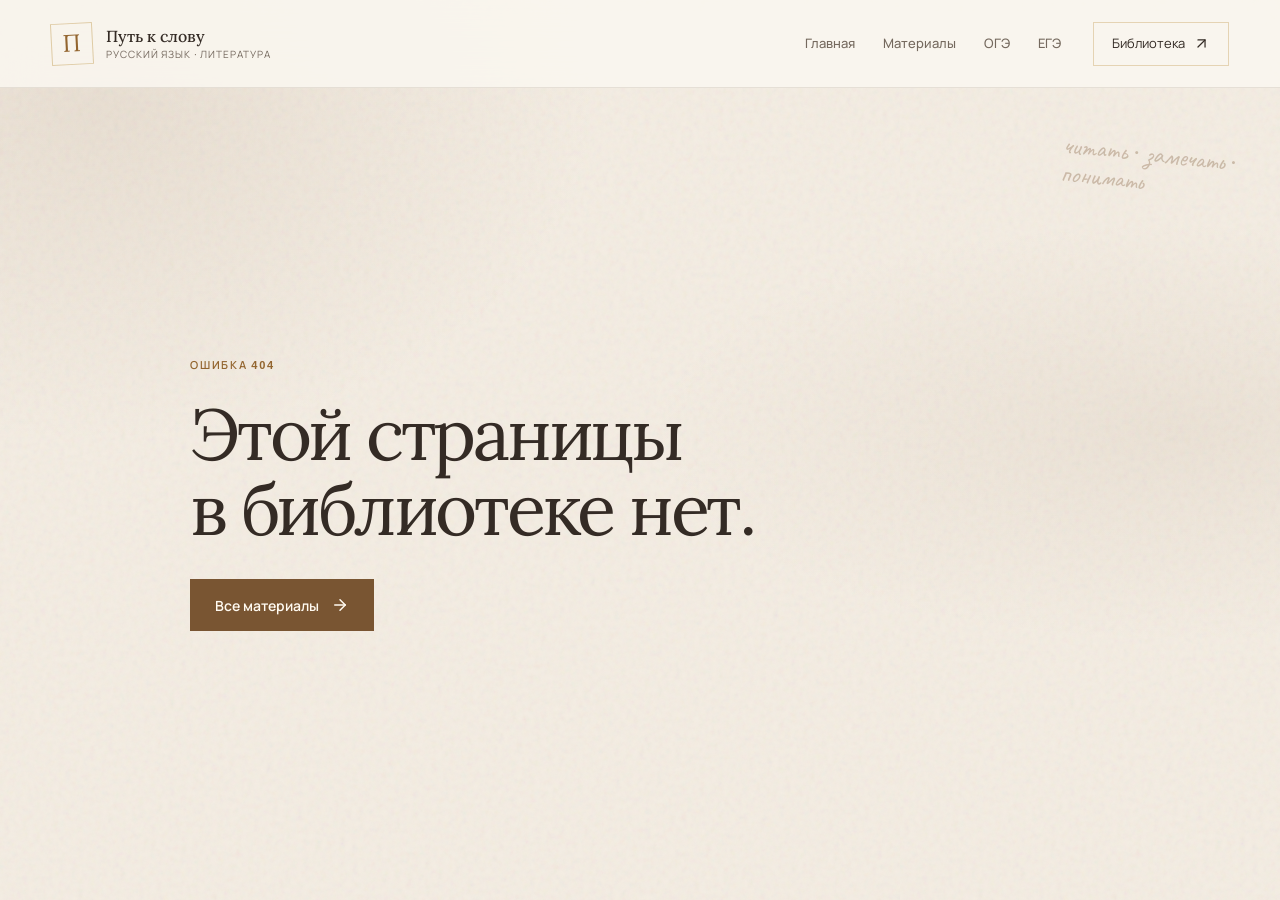
==== commit 0d522c46: "Путь к слову: новое название и оформление сайта" ====
--- a/admin/index.html
+++ b/admin/index.html
@@ -5,30 +5,30 @@
     <meta name="viewport" content="width=device-width, initial-scale=1.0" />
     <meta name="theme-color" content="#17100c" />
     <meta name="color-scheme" content="dark light" />
-    <meta name="description" content="undefined" />
-    <meta name="robots" content="undefined" />
+    <meta name="description" content="Закрытая панель управления материалами сайта." />
+    <meta name="robots" content="noindex, nofollow" />
     <meta name="author" content="Алла Викторовна Рыжкова" />
     <meta property="og:locale" content="ru_RU" />
-    <meta property="og:site_name" content="Алла Викторовна Рыжкова" />
-    <meta property="og:type" content="undefined" />
-    <meta property="og:title" content="undefined" />
-    <meta property="og:description" content="undefined" />
+    <meta property="og:site_name" content="Путь к слову" />
+    <meta property="og:type" content="website" />
+    <meta property="og:title" content="Панель учителя — Путь к слову" />
+    <meta property="og:description" content="Закрытая панель управления материалами сайта." />
     <meta property="og:url" content="https://sanya090509-boop.github.io/admin" />
-    <meta property="og:image" content="https://sanya090509-boop.github.io/og-cover.jpg" />
+    <meta property="og:image" content="https://sanya090509-boop.github.io/og-cover.jpg?v=3" />
     <meta property="og:image:width" content="1200" />
     <meta property="og:image:height" content="630" />
-    <meta property="og:image:alt" content="Алла Викторовна Рыжкова — русский язык и литература" />
+    <meta property="og:image:alt" content="Путь к слову — русский язык и литература без паники" />
     <meta name="twitter:card" content="summary_large_image" />
-    <meta name="twitter:title" content="undefined" />
-    <meta name="twitter:description" content="undefined" />
-    <meta name="twitter:image" content="https://sanya090509-boop.github.io/og-cover.jpg" />
+    <meta name="twitter:title" content="Панель учителя — Путь к слову" />
+    <meta name="twitter:description" content="Закрытая панель управления материалами сайта." />
+    <meta name="twitter:image" content="https://sanya090509-boop.github.io/og-cover.jpg?v=3" />
     <link rel="icon" href="/favicon.svg" type="image/svg+xml" />
-    <title>Панель учителя — Алла Викторовна Рыжкова</title>
+    <title>Панель учителя — Путь к слову</title>
     
     <style>
       .seo-static{max-width:860px;margin:0 auto;padding:64px 24px;color:#2d241d;background:#f4ede3;font:18px/1.65 Georgia,serif}.seo-static h1{font-size:42px;line-height:1.15}.seo-static h2{margin-top:36px}.seo-static a{color:#795532;text-underline-offset:4px}.seo-static nav{display:flex;flex-wrap:wrap;gap:24px;margin:28px 0}.seo-static li{margin-bottom:20px}.seo-static footer{margin-top:48px;padding-top:20px;border-top:1px solid #bda98d;font-size:14px}
     </style>
-    <script type="module" crossorigin src="/assets/index-B2HyblrZ.js"></script>
+    <script type="module" crossorigin src="/assets/index-CaeYBVWX.js"></script>
     <link rel="stylesheet" crossorigin href="/assets/index-DiUI7Qwu.css">
     <link rel="canonical" href="https://sanya090509-boop.github.io/admin" />
   </head>
